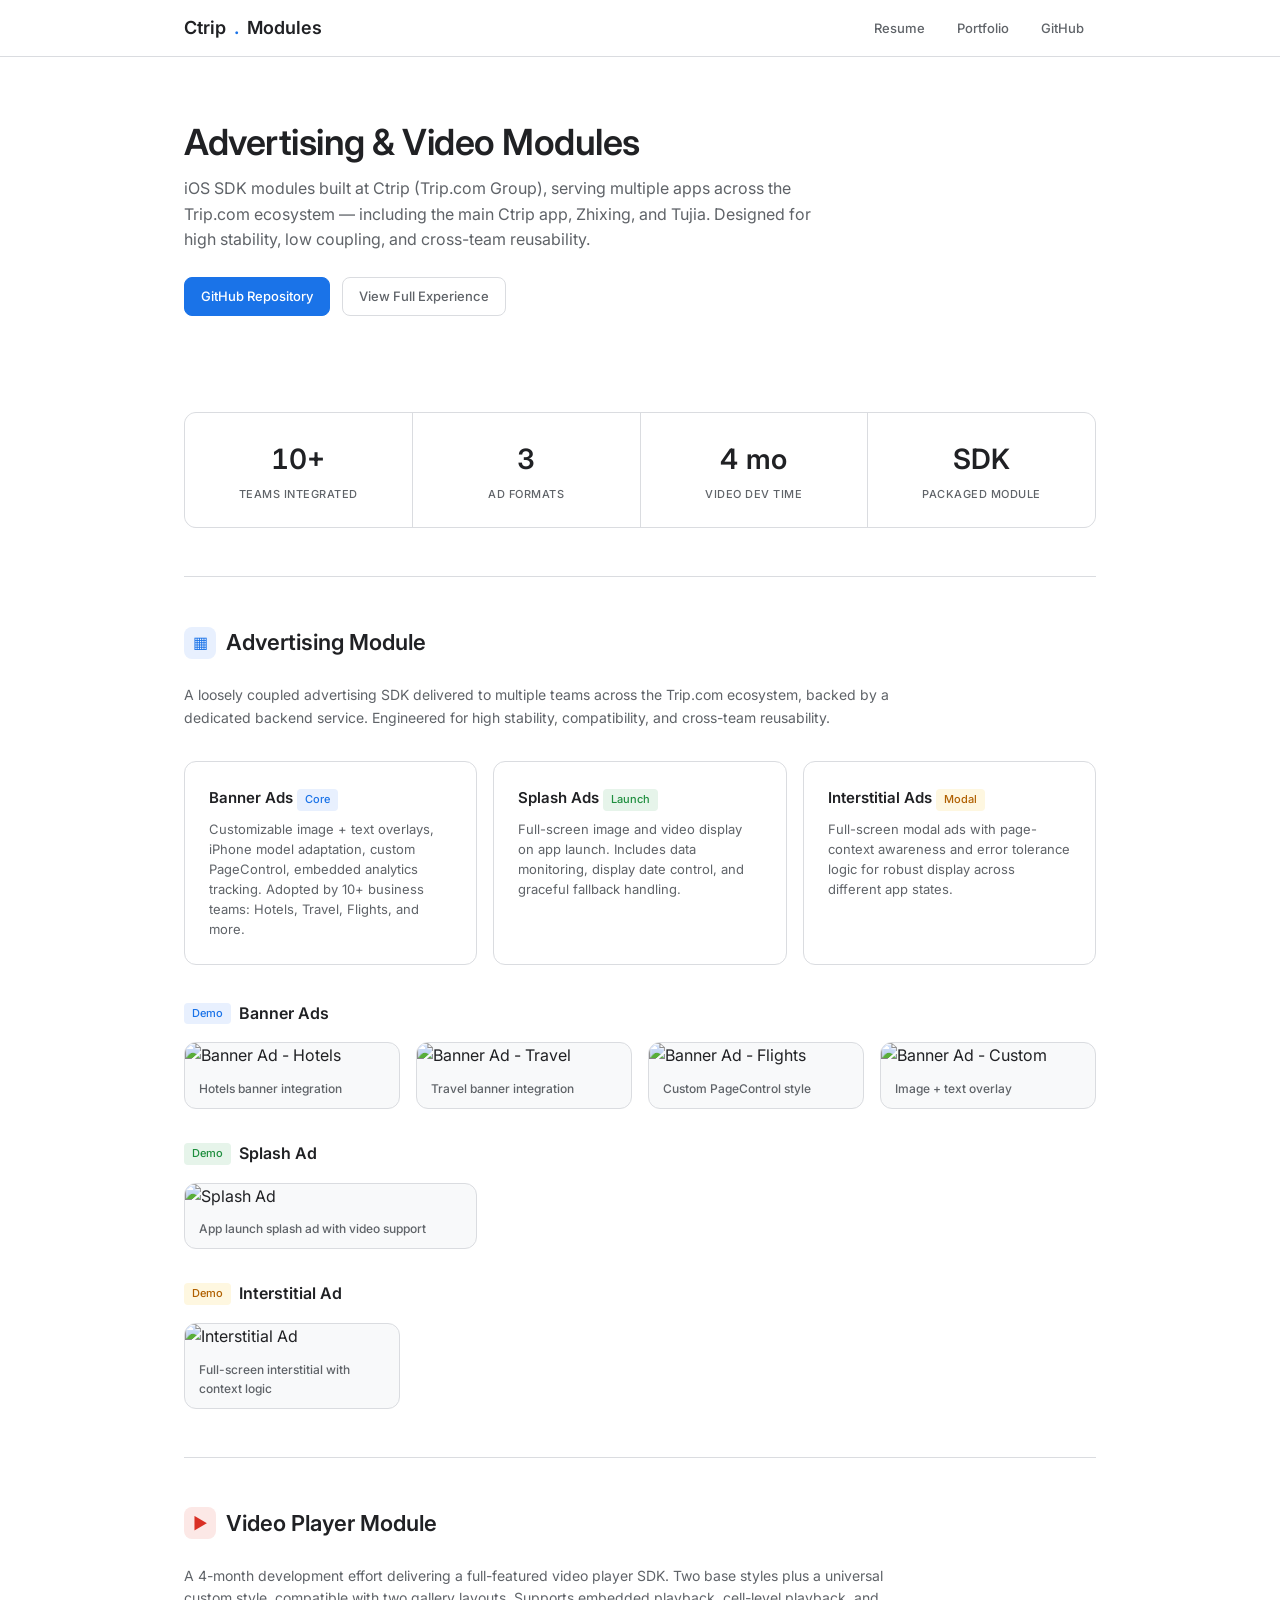
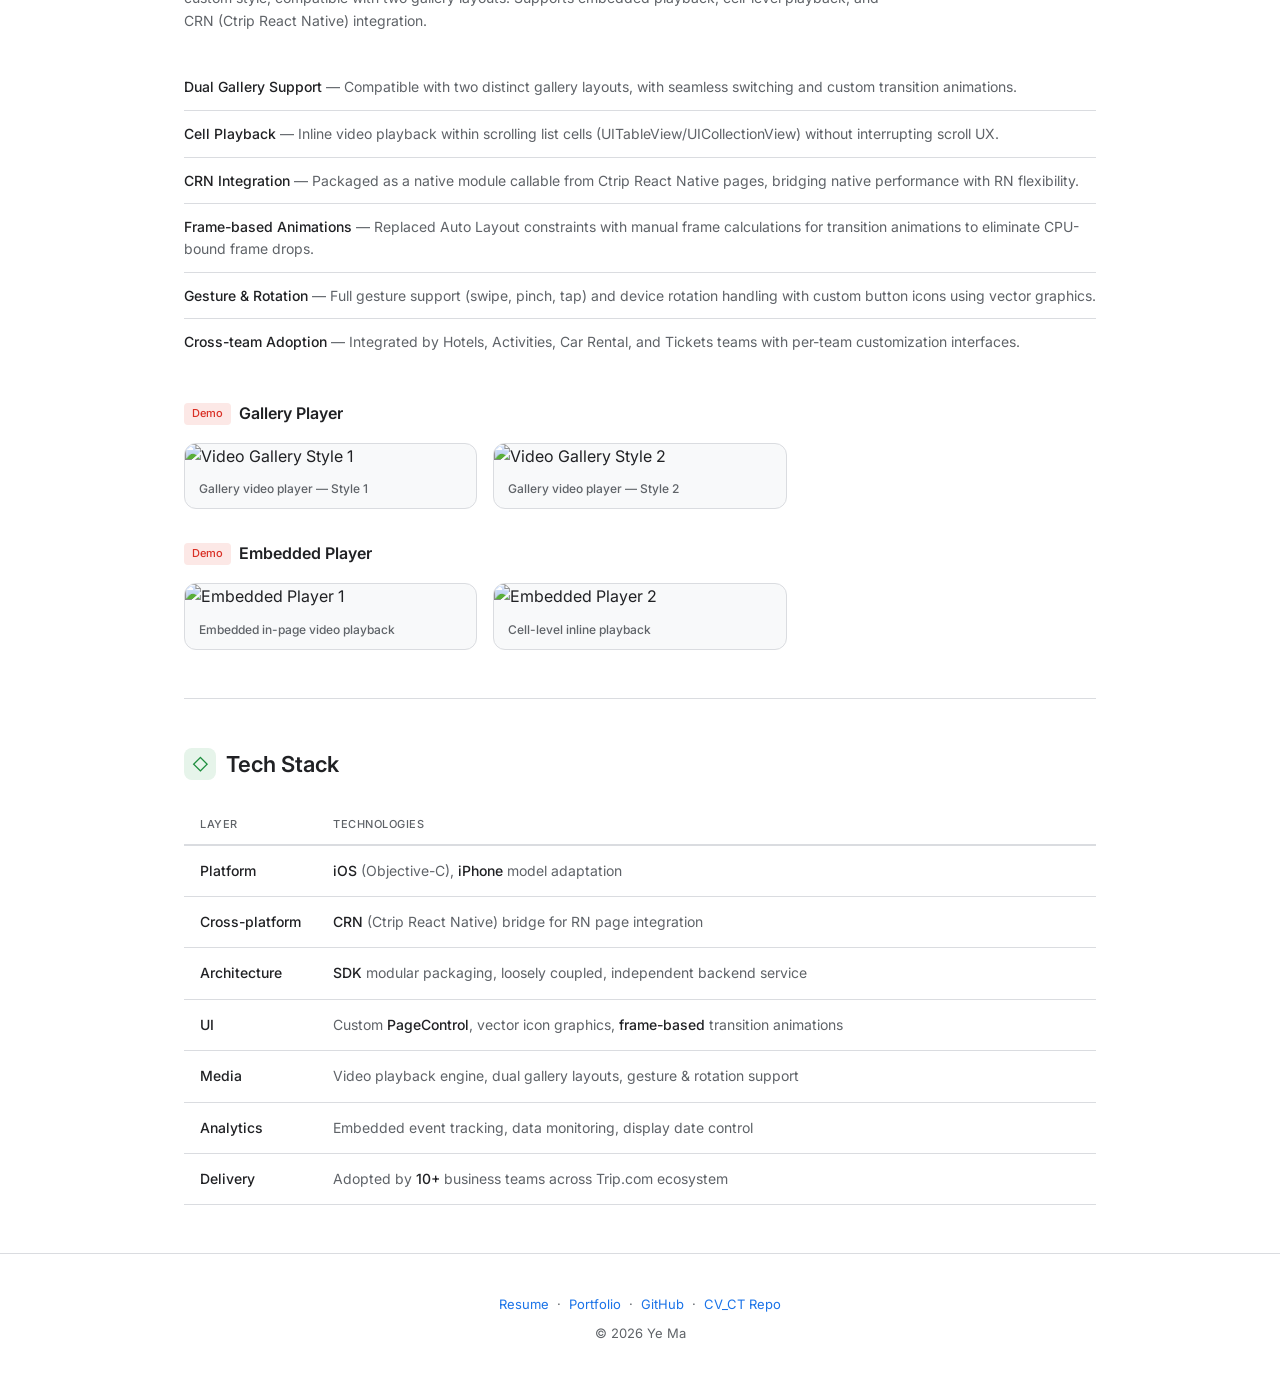
==== ctrip.html @ 9a65ce35 "Add Ctrip advertising & video modules showcase page Made-with: Cursor" ====
<!DOCTYPE html>
<html lang="en">
<head>
<meta charset="UTF-8">
<meta name="viewport" content="width=device-width, initial-scale=1.0">
<title>Ctrip (Trip.com) — Advertising & Video Modules</title>
<link href="https://fonts.googleapis.com/css2?family=Google+Sans:wght@400;500;700&family=Google+Sans+Mono:wght@400;500&family=Inter:wght@300;400;500;600&display=swap" rel="stylesheet">
<style>
:root {
  --blue: #1a73e8;
  --blue-light: #e8f0fe;
  --green: #1e8e3e;
  --green-light: #e6f4ea;
  --red: #d93025;
  --red-light: #fce8e6;
  --yellow: #f9ab00;
  --yellow-light: #fef7e0;
  --text: #202124;
  --text-secondary: #5f6368;
  --border: #dadce0;
  --bg: #ffffff;
  --bg-gray: #f8f9fa;
  --font: 'Inter', -apple-system, sans-serif;
  --mono: 'Google Sans Mono', 'SF Mono', monospace;
}

* { margin: 0; padding: 0; box-sizing: border-box; }
html { scroll-behavior: smooth; }

body {
  font-family: var(--font);
  color: var(--text);
  background: var(--bg);
  line-height: 1.6;
  -webkit-font-smoothing: antialiased;
}

a { color: var(--blue); text-decoration: none; }
a:hover { text-decoration: underline; }

nav {
  position: sticky; top: 0; z-index: 50;
  background: var(--bg);
  border-bottom: 1px solid var(--border);
}
.nav-inner {
  max-width: 960px; margin: 0 auto;
  display: flex; align-items: center; justify-content: space-between;
  padding: 0 24px; height: 56px;
}
.nav-title {
  font-size: 18px; font-weight: 600; color: var(--text);
  display: flex; align-items: center; gap: 8px;
}
.nav-title .dot { color: var(--blue); }
.nav-links { display: flex; gap: 8px; }
.nav-links a {
  font-size: 13px; font-weight: 500; color: var(--text-secondary);
  padding: 6px 12px; border-radius: 6px; text-decoration: none;
  transition: background .15s;
}
.nav-links a:hover { background: var(--bg-gray); text-decoration: none; }

.container { max-width: 960px; margin: 0 auto; padding: 0 24px; }

.hero { padding: 64px 0 48px; }
.hero h1 {
  font-size: 36px; font-weight: 600; letter-spacing: -0.5px;
  margin-bottom: 12px; line-height: 1.2;
}
.hero p { font-size: 16px; color: var(--text-secondary); max-width: 640px; margin-bottom: 24px; }
.hero-links { display: flex; gap: 12px; flex-wrap: wrap; }
.chip {
  display: inline-flex; align-items: center; gap: 6px;
  font-size: 13px; font-weight: 500; padding: 8px 16px;
  border-radius: 8px; border: 1px solid var(--border);
  color: var(--text-secondary); text-decoration: none;
  transition: background .15s, border-color .15s;
}
.chip:hover { background: var(--bg-gray); border-color: #bdc1c6; text-decoration: none; }
.chip-blue { background: var(--blue); color: #fff; border-color: var(--blue); }
.chip-blue:hover { background: #1765cc; border-color: #1765cc; }

.stats {
  display: grid;
  grid-template-columns: repeat(4, 1fr);
  gap: 1px; background: var(--border);
  border: 1px solid var(--border);
  border-radius: 12px; overflow: hidden;
  margin: 48px 0;
}
.stat-item {
  background: var(--bg);
  padding: 24px 16px; text-align: center;
}
.stat-num {
  font-size: 28px; font-weight: 600; color: var(--text);
  font-variant-numeric: tabular-nums;
}
.stat-label {
  font-size: 11px; font-weight: 500; color: var(--text-secondary);
  text-transform: uppercase; letter-spacing: 0.5px; margin-top: 4px;
}

section { padding: 48px 0; }
.section-header {
  display: flex; align-items: center; gap: 10px;
  margin-bottom: 24px;
}
.section-icon {
  width: 32px; height: 32px; border-radius: 8px;
  display: flex; align-items: center; justify-content: center;
  font-size: 16px;
}
.section-header h2 { font-size: 22px; font-weight: 600; }
.divider { border: none; border-top: 1px solid var(--border); margin: 0; }

.card-grid {
  display: grid;
  grid-template-columns: repeat(auto-fill, minmax(280px, 1fr));
  gap: 16px;
}
.card {
  border: 1px solid var(--border);
  border-radius: 12px; padding: 24px;
  transition: box-shadow .2s;
}
.card:hover { box-shadow: 0 1px 6px rgba(32,33,36,0.1); }
.card h3 { font-size: 15px; font-weight: 600; margin-bottom: 8px; }
.card p { font-size: 13px; color: var(--text-secondary); line-height: 1.55; }

.tag {
  display: inline-block; font-size: 11px; font-weight: 500;
  padding: 2px 8px; border-radius: 4px;
}
.tag-blue { background: var(--blue-light); color: var(--blue); }
.tag-green { background: var(--green-light); color: var(--green); }
.tag-red { background: var(--red-light); color: var(--red); }
.tag-yellow { background: var(--yellow-light); color: #b06000; }

.detail-list { list-style: none; }
.detail-list li {
  font-size: 14px; color: var(--text-secondary);
  padding: 12px 0; border-bottom: 1px solid var(--border);
  line-height: 1.55;
}
.detail-list li:last-child { border-bottom: none; }
.detail-list strong { color: var(--text); font-weight: 500; }
.detail-list code {
  font-family: var(--mono); font-size: 12px;
  background: var(--bg-gray); padding: 1px 6px; border-radius: 3px;
}

.demo-section { margin-top: 20px; }
.demo-section h3 {
  font-size: 16px; font-weight: 600; margin-bottom: 16px;
  display: flex; align-items: center; gap: 8px;
}
.demo-grid {
  display: grid;
  grid-template-columns: repeat(auto-fill, minmax(200px, 1fr));
  gap: 16px;
}
.demo-grid.narrow {
  grid-template-columns: repeat(auto-fill, minmax(280px, 1fr));
}
.demo-item {
  border: 1px solid var(--border);
  border-radius: 12px; overflow: hidden;
  background: var(--bg-gray);
  transition: box-shadow .2s;
}
.demo-item:hover { box-shadow: 0 2px 12px rgba(32,33,36,0.1); }
.demo-item img {
  width: 100%; height: auto; display: block;
}
.demo-caption {
  padding: 10px 14px;
  font-size: 12px; font-weight: 500; color: var(--text-secondary);
}

.clean-table { width: 100%; border-collapse: collapse; }
.clean-table th {
  font-size: 11px; font-weight: 500; text-transform: uppercase;
  letter-spacing: 0.5px; color: var(--text-secondary);
  text-align: left; padding: 10px 16px;
  border-bottom: 2px solid var(--border);
}
.clean-table td {
  font-size: 14px; padding: 14px 16px;
  border-bottom: 1px solid var(--border);
  vertical-align: top;
}
.clean-table .label { font-weight: 500; white-space: nowrap; width: 130px; }
.clean-table .value { color: var(--text-secondary); }
.clean-table .value strong { color: var(--text); font-weight: 500; }

footer {
  text-align: center; padding: 40px 24px;
  border-top: 1px solid var(--border);
  font-size: 13px; color: var(--text-secondary);
}

@media (max-width: 768px) {
  .stats { grid-template-columns: repeat(2, 1fr); }
  .hero h1 { font-size: 28px; }
  .demo-grid { grid-template-columns: repeat(2, 1fr); }
}
@media (max-width: 480px) {
  .card-grid { grid-template-columns: 1fr; }
  .demo-grid { grid-template-columns: 1fr; }
}
</style>
</head>
<body>

<nav>
  <div class="nav-inner">
    <div class="nav-title">Ctrip<span class="dot">.</span>Modules</div>
    <div class="nav-links">
      <a href="resume.html">Resume</a>
      <a href="index.html">Portfolio</a>
      <a href="https://github.com/BrookeMa" target="_blank">GitHub</a>
    </div>
  </div>
</nav>

<div class="container">

  <div class="hero">
    <h1>Advertising & Video Modules</h1>
    <p>iOS SDK modules built at Ctrip (Trip.com Group), serving multiple apps across the Trip.com ecosystem — including the main Ctrip app, Zhixing, and Tujia. Designed for high stability, low coupling, and cross-team reusability.</p>
    <div class="hero-links">
      <a href="https://github.com/BrookeMa/CV_CT" target="_blank" class="chip chip-blue">GitHub Repository</a>
      <a href="index.html#experience" class="chip">View Full Experience</a>
    </div>
  </div>

  <div class="stats">
    <div class="stat-item">
      <div class="stat-num">10+</div>
      <div class="stat-label">Teams Integrated</div>
    </div>
    <div class="stat-item">
      <div class="stat-num">3</div>
      <div class="stat-label">Ad Formats</div>
    </div>
    <div class="stat-item">
      <div class="stat-num">4 mo</div>
      <div class="stat-label">Video Dev Time</div>
    </div>
    <div class="stat-item">
      <div class="stat-num">SDK</div>
      <div class="stat-label">Packaged Module</div>
    </div>
  </div>

  <hr class="divider">

  <!-- ADVERTISING MODULE -->
  <section>
    <div class="section-header">
      <div class="section-icon" style="background:var(--blue-light);color:var(--blue);">&#9638;</div>
      <h2>Advertising Module</h2>
    </div>
    <p style="font-size:14px;color:var(--text-secondary);margin-bottom:32px;max-width:720px;">A loosely coupled advertising SDK delivered to multiple teams across the Trip.com ecosystem, backed by a dedicated backend service. Engineered for high stability, compatibility, and cross-team reusability.</p>

    <div class="card-grid" style="margin-bottom:36px;">
      <div class="card">
        <h3>Banner Ads <span class="tag tag-blue">Core</span></h3>
        <p>Customizable image + text overlays, iPhone model adaptation, custom PageControl, embedded analytics tracking. Adopted by 10+ business teams: Hotels, Travel, Flights, and more.</p>
      </div>
      <div class="card">
        <h3>Splash Ads <span class="tag tag-green">Launch</span></h3>
        <p>Full-screen image and video display on app launch. Includes data monitoring, display date control, and graceful fallback handling.</p>
      </div>
      <div class="card">
        <h3>Interstitial Ads <span class="tag tag-yellow">Modal</span></h3>
        <p>Full-screen modal ads with page-context awareness and error tolerance logic for robust display across different app states.</p>
      </div>
    </div>

    <div class="demo-section">
      <h3><span class="tag tag-blue">Demo</span> Banner Ads</h3>
      <div class="demo-grid">
        <div class="demo-item">
          <img src="https://raw.githubusercontent.com/BrookeMa/CV_CT/main/GIF/IMG_2579.PNG" alt="Banner Ad - Hotels" loading="lazy">
          <div class="demo-caption">Hotels banner integration</div>
        </div>
        <div class="demo-item">
          <img src="https://raw.githubusercontent.com/BrookeMa/CV_CT/main/GIF/IMG_2578.PNG" alt="Banner Ad - Travel" loading="lazy">
          <div class="demo-caption">Travel banner integration</div>
        </div>
        <div class="demo-item">
          <img src="https://raw.githubusercontent.com/BrookeMa/CV_CT/main/GIF/IMG_2581.PNG" alt="Banner Ad - Flights" loading="lazy">
          <div class="demo-caption">Custom PageControl style</div>
        </div>
        <div class="demo-item">
          <img src="https://raw.githubusercontent.com/BrookeMa/CV_CT/main/GIF/IMG_2592.PNG" alt="Banner Ad - Custom" loading="lazy">
          <div class="demo-caption">Image + text overlay</div>
        </div>
      </div>
    </div>

    <div class="demo-section" style="margin-top:32px;">
      <h3><span class="tag tag-green">Demo</span> Splash Ad</h3>
      <div class="demo-grid narrow">
        <div class="demo-item">
          <img src="https://raw.githubusercontent.com/BrookeMa/CV_CT/main/GIF/IMB_ztJJnq.GIF" alt="Splash Ad" loading="lazy">
          <div class="demo-caption">App launch splash ad with video support</div>
        </div>
      </div>
    </div>

    <div class="demo-section" style="margin-top:32px;">
      <h3><span class="tag tag-yellow">Demo</span> Interstitial Ad</h3>
      <div class="demo-grid">
        <div class="demo-item">
          <img src="https://raw.githubusercontent.com/BrookeMa/CV_CT/main/GIF/IMG_2641.PNG" alt="Interstitial Ad" loading="lazy">
          <div class="demo-caption">Full-screen interstitial with context logic</div>
        </div>
      </div>
    </div>
  </section>

  <hr class="divider">

  <!-- VIDEO MODULE -->
  <section>
    <div class="section-header">
      <div class="section-icon" style="background:var(--red-light);color:var(--red);">&#9654;</div>
      <h2>Video Player Module</h2>
    </div>
    <p style="font-size:14px;color:var(--text-secondary);margin-bottom:32px;max-width:720px;">A 4-month development effort delivering a full-featured video player SDK. Two base styles plus a universal custom style, compatible with two gallery layouts. Supports embedded playback, cell-level playback, and CRN (Ctrip React Native) integration.</p>

    <ul class="detail-list" style="margin-bottom:36px;">
      <li><strong>Dual Gallery Support</strong> — Compatible with two distinct gallery layouts, with seamless switching and custom transition animations.</li>
      <li><strong>Cell Playback</strong> — Inline video playback within scrolling list cells (UITableView/UICollectionView) without interrupting scroll UX.</li>
      <li><strong>CRN Integration</strong> — Packaged as a native module callable from Ctrip React Native pages, bridging native performance with RN flexibility.</li>
      <li><strong>Frame-based Animations</strong> — Replaced Auto Layout constraints with manual frame calculations for transition animations to eliminate CPU-bound frame drops.</li>
      <li><strong>Gesture & Rotation</strong> — Full gesture support (swipe, pinch, tap) and device rotation handling with custom button icons using vector graphics.</li>
      <li><strong>Cross-team Adoption</strong> — Integrated by Hotels, Activities, Car Rental, and Tickets teams with per-team customization interfaces.</li>
    </ul>

    <div class="demo-section">
      <h3><span class="tag tag-red">Demo</span> Gallery Player</h3>
      <div class="demo-grid narrow">
        <div class="demo-item">
          <img src="https://raw.githubusercontent.com/BrookeMa/CV_CT/main/GIF/IMB_wDdjFp.GIF" alt="Video Gallery Style 1" loading="lazy">
          <div class="demo-caption">Gallery video player — Style 1</div>
        </div>
        <div class="demo-item">
          <img src="https://raw.githubusercontent.com/BrookeMa/CV_CT/main/GIF/IMB_NvRJzn.GIF" alt="Video Gallery Style 2" loading="lazy">
          <div class="demo-caption">Gallery video player — Style 2</div>
        </div>
      </div>
    </div>

    <div class="demo-section" style="margin-top:32px;">
      <h3><span class="tag tag-red">Demo</span> Embedded Player</h3>
      <div class="demo-grid narrow">
        <div class="demo-item">
          <img src="https://raw.githubusercontent.com/BrookeMa/CV_CT/main/GIF/IMB_lYDmf6.GIF" alt="Embedded Player 1" loading="lazy">
          <div class="demo-caption">Embedded in-page video playback</div>
        </div>
        <div class="demo-item">
          <img src="https://raw.githubusercontent.com/BrookeMa/CV_CT/main/GIF/IMB_6FUFSZ.GIF" alt="Embedded Player 2" loading="lazy">
          <div class="demo-caption">Cell-level inline playback</div>
        </div>
      </div>
    </div>
  </section>

  <hr class="divider">

  <!-- TECH STACK -->
  <section>
    <div class="section-header">
      <div class="section-icon" style="background:var(--green-light);color:var(--green);">&#9671;</div>
      <h2>Tech Stack</h2>
    </div>
    <table class="clean-table">
      <thead><tr><th>Layer</th><th>Technologies</th></tr></thead>
      <tbody>
        <tr><td class="label">Platform</td><td class="value"><strong>iOS</strong> (Objective-C), <strong>iPhone</strong> model adaptation</td></tr>
        <tr><td class="label">Cross-platform</td><td class="value"><strong>CRN</strong> (Ctrip React Native) bridge for RN page integration</td></tr>
        <tr><td class="label">Architecture</td><td class="value"><strong>SDK</strong> modular packaging, loosely coupled, independent backend service</td></tr>
        <tr><td class="label">UI</td><td class="value">Custom <strong>PageControl</strong>, vector icon graphics, <strong>frame-based</strong> transition animations</td></tr>
        <tr><td class="label">Media</td><td class="value">Video playback engine, dual gallery layouts, gesture & rotation support</td></tr>
        <tr><td class="label">Analytics</td><td class="value">Embedded event tracking, data monitoring, display date control</td></tr>
        <tr><td class="label">Delivery</td><td class="value">Adopted by <strong>10+</strong> business teams across Trip.com ecosystem</td></tr>
      </tbody>
    </table>
  </section>

</div>

<footer>
  <a href="resume.html">Resume</a> &nbsp;·&nbsp;
  <a href="index.html">Portfolio</a> &nbsp;·&nbsp;
  <a href="https://github.com/BrookeMa" target="_blank">GitHub</a> &nbsp;·&nbsp;
  <a href="https://github.com/BrookeMa/CV_CT" target="_blank">CV_CT Repo</a>
  <p style="margin-top:8px;">&copy; 2026 Ye Ma</p>
</footer>

</body>
</html>
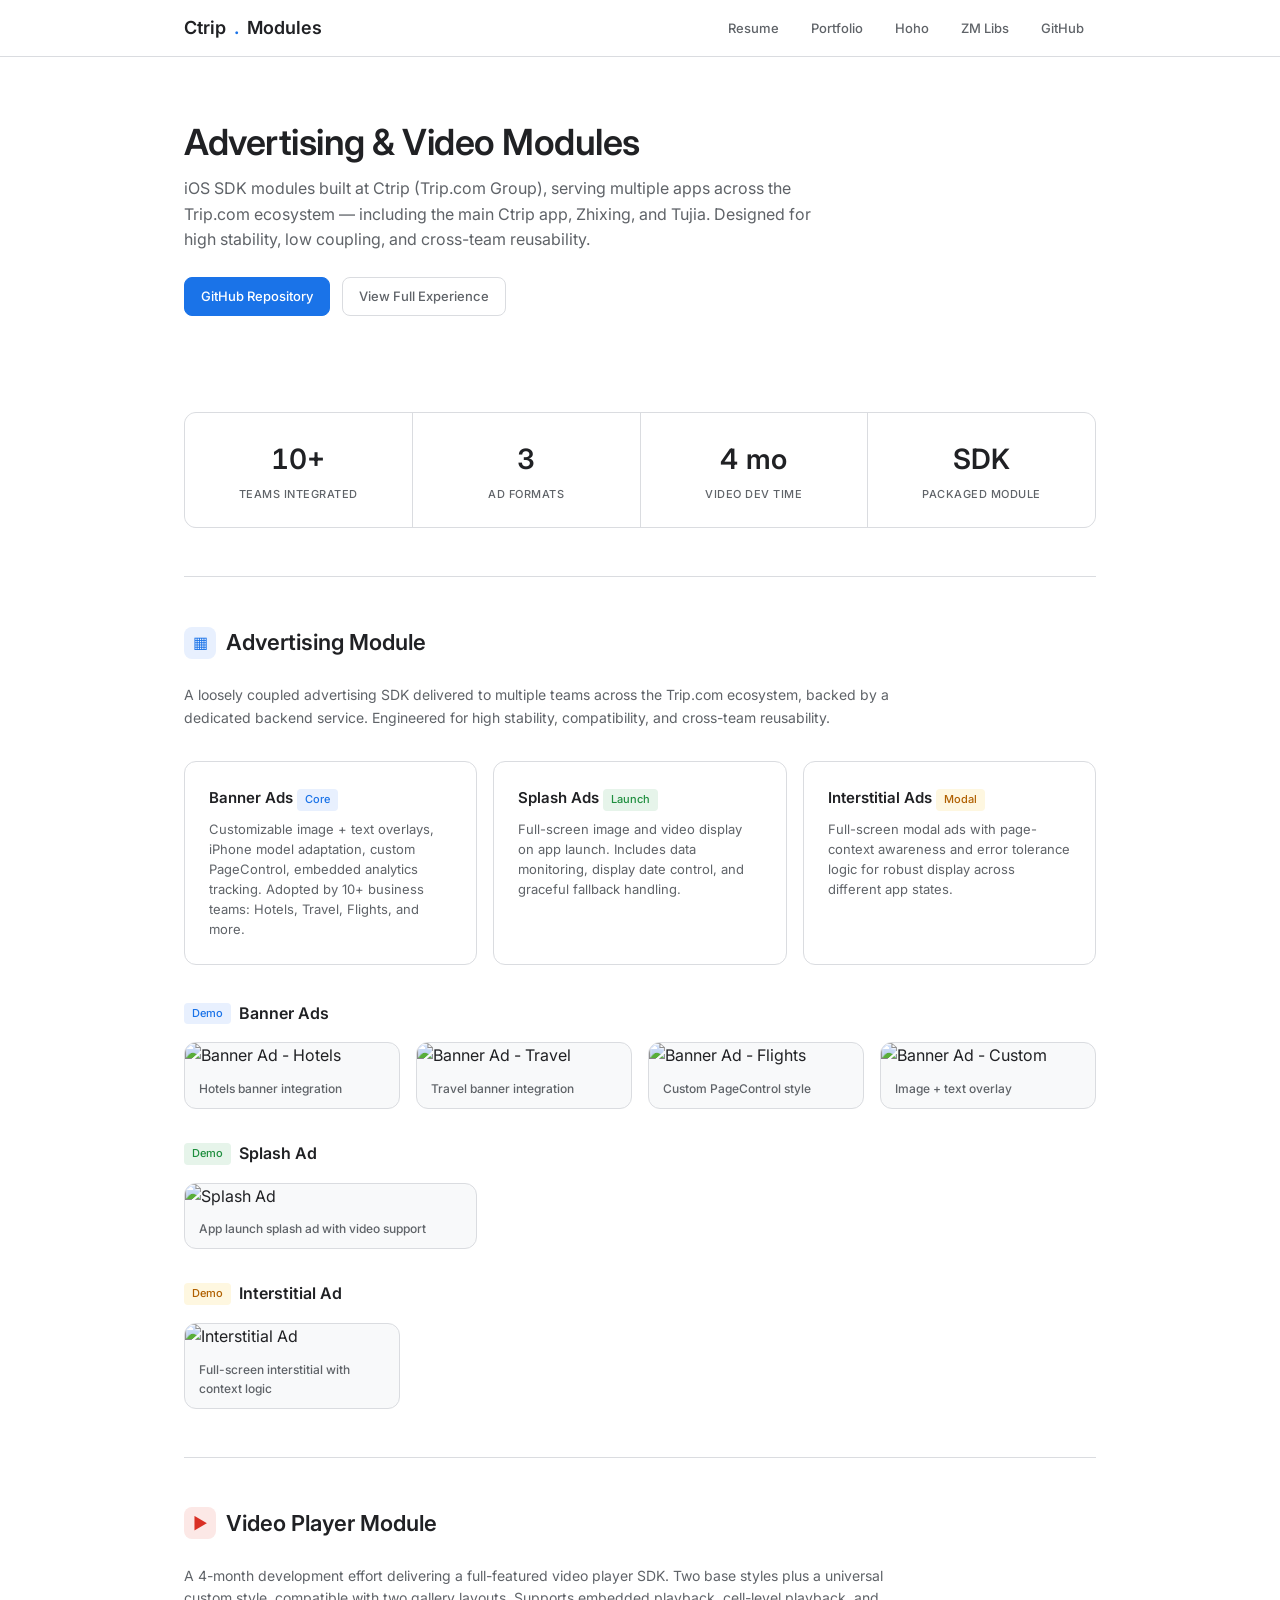
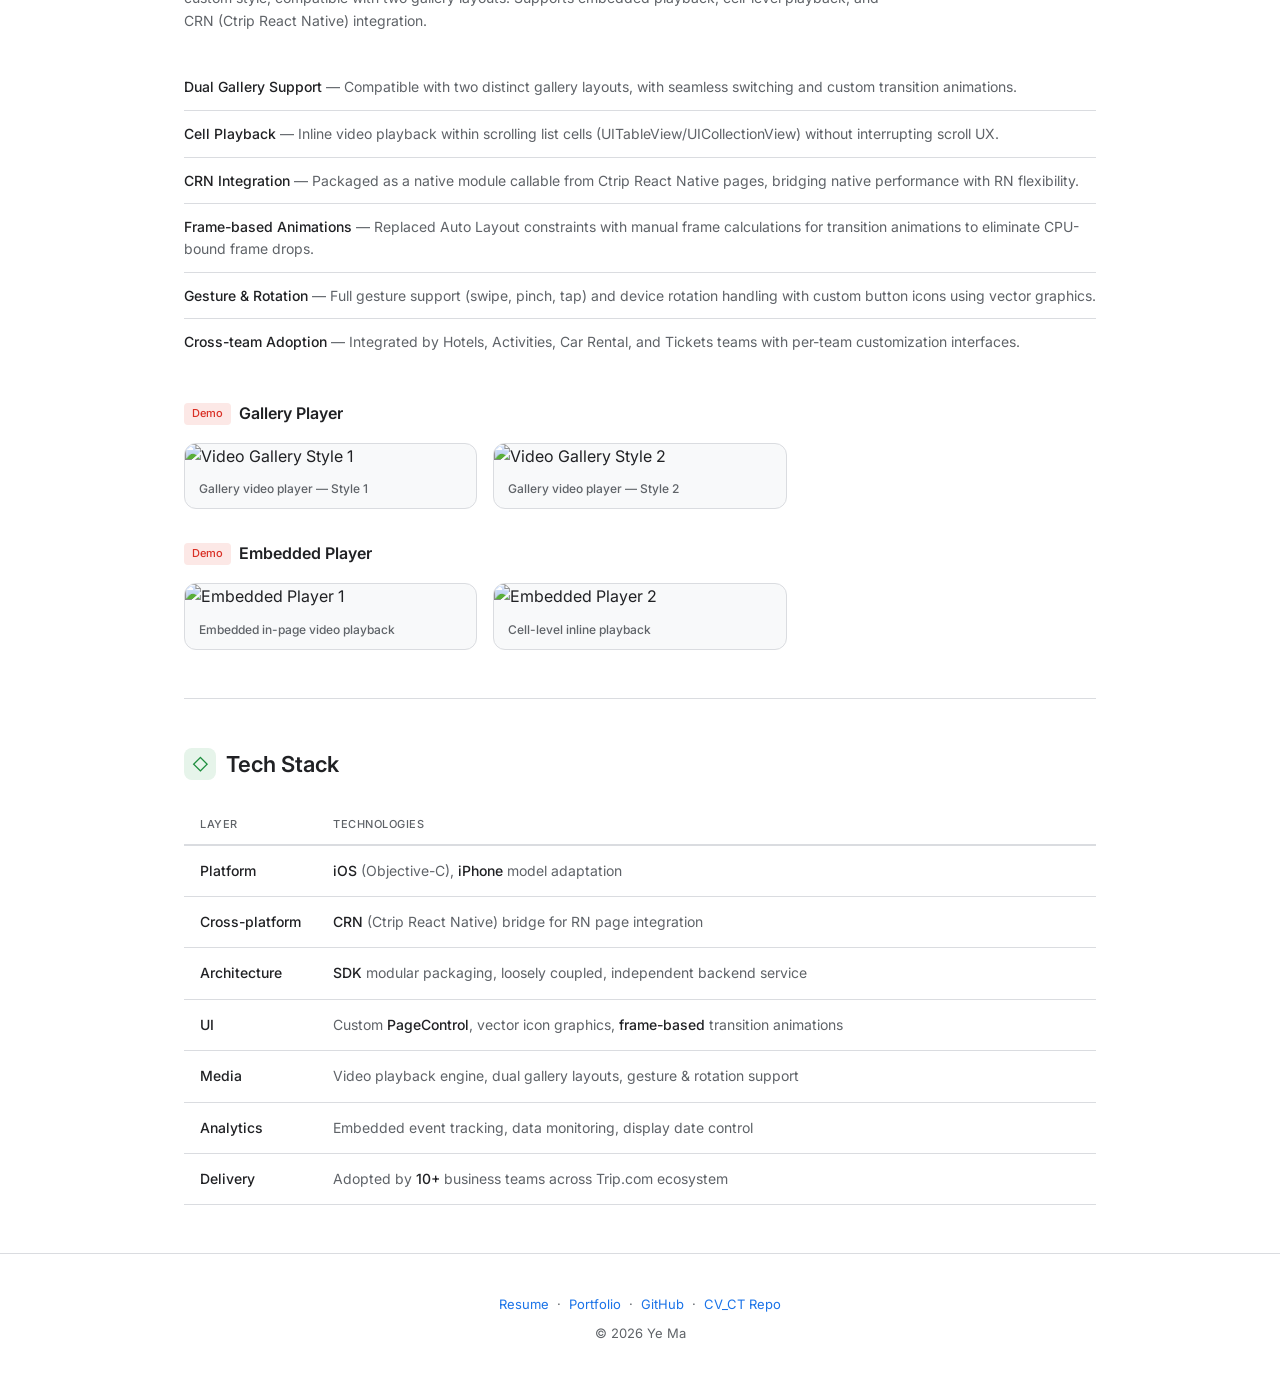
==== commit 5c5c67dc: "Add ZhanMeng iOS modular component libraries page Made-with: Cursor" ====
--- a/ctrip.html
+++ b/ctrip.html
@@ -220,6 +220,8 @@
     <div class="nav-links">
       <a href="resume.html">Resume</a>
       <a href="index.html">Portfolio</a>
+      <a href="hoho.html">Hoho</a>
+      <a href="zhanmeng.html">ZM Libs</a>
       <a href="https://github.com/BrookeMa" target="_blank">GitHub</a>
     </div>
   </div>
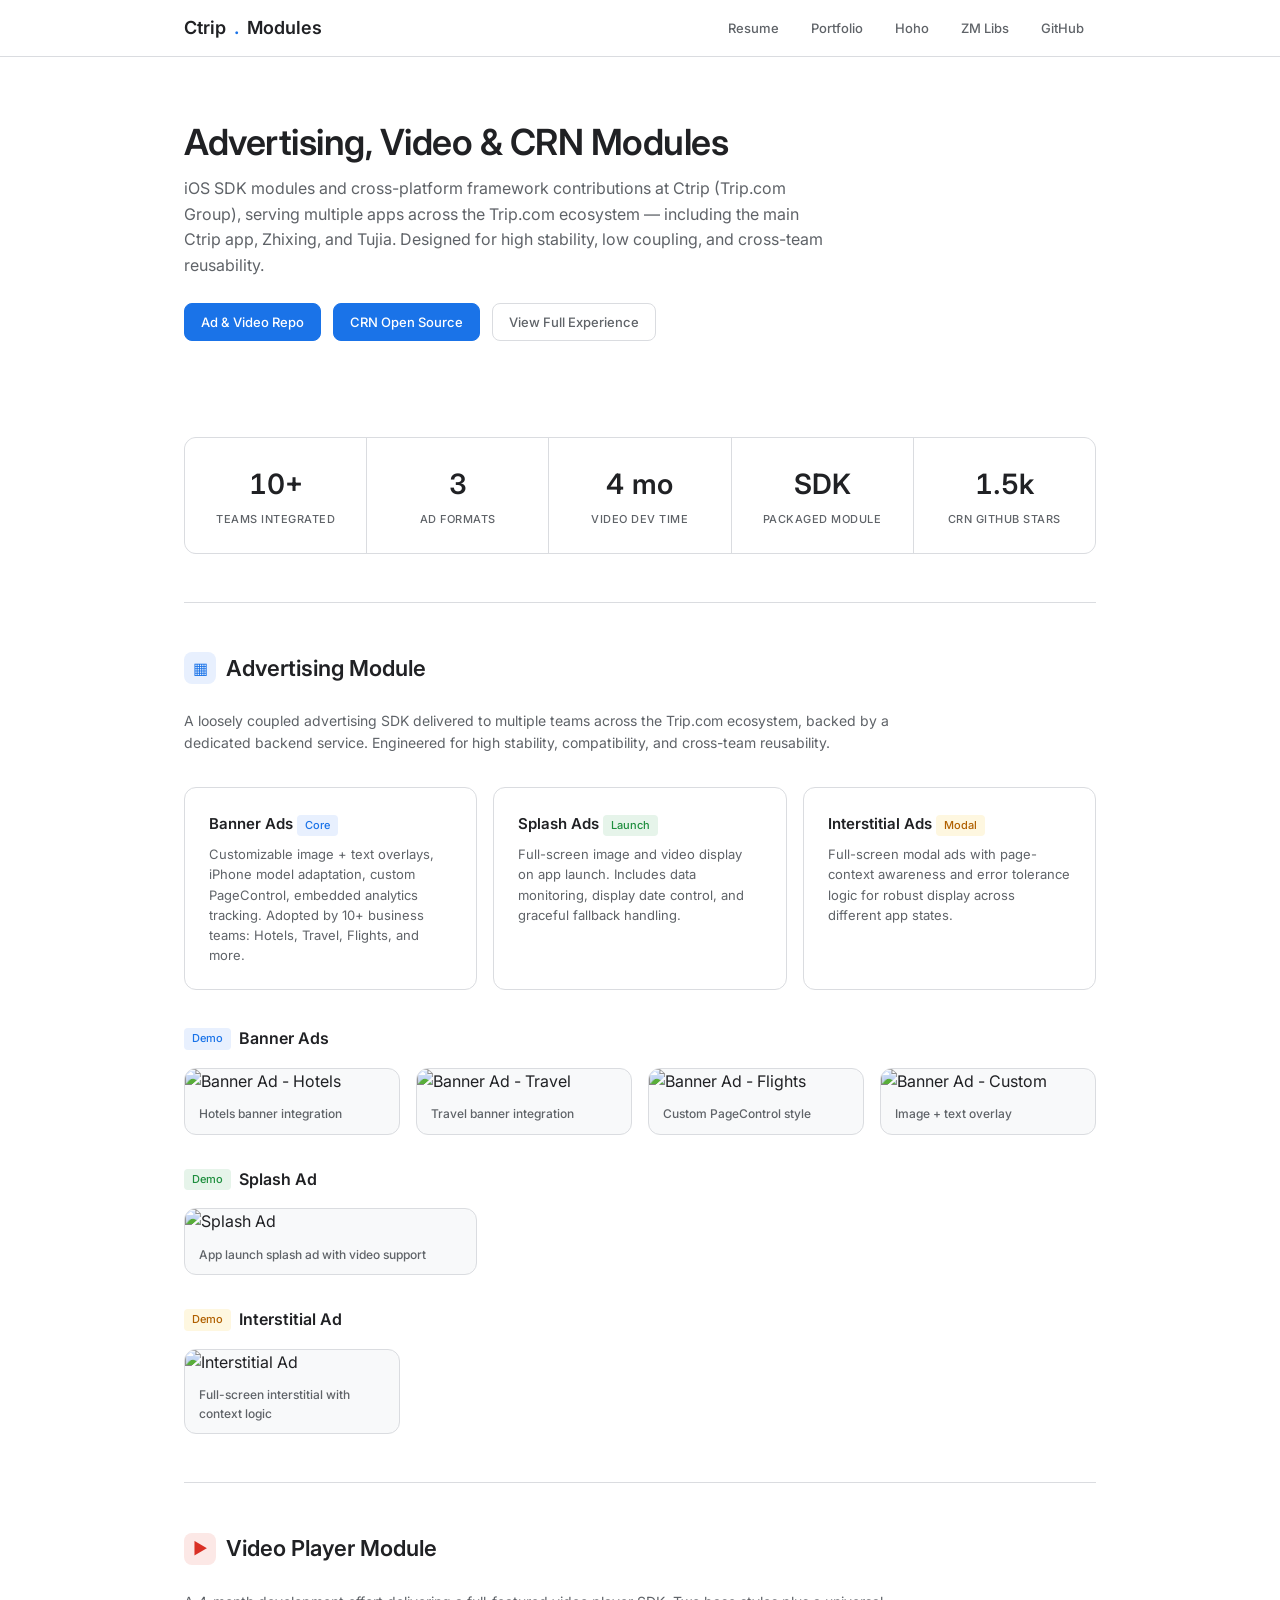
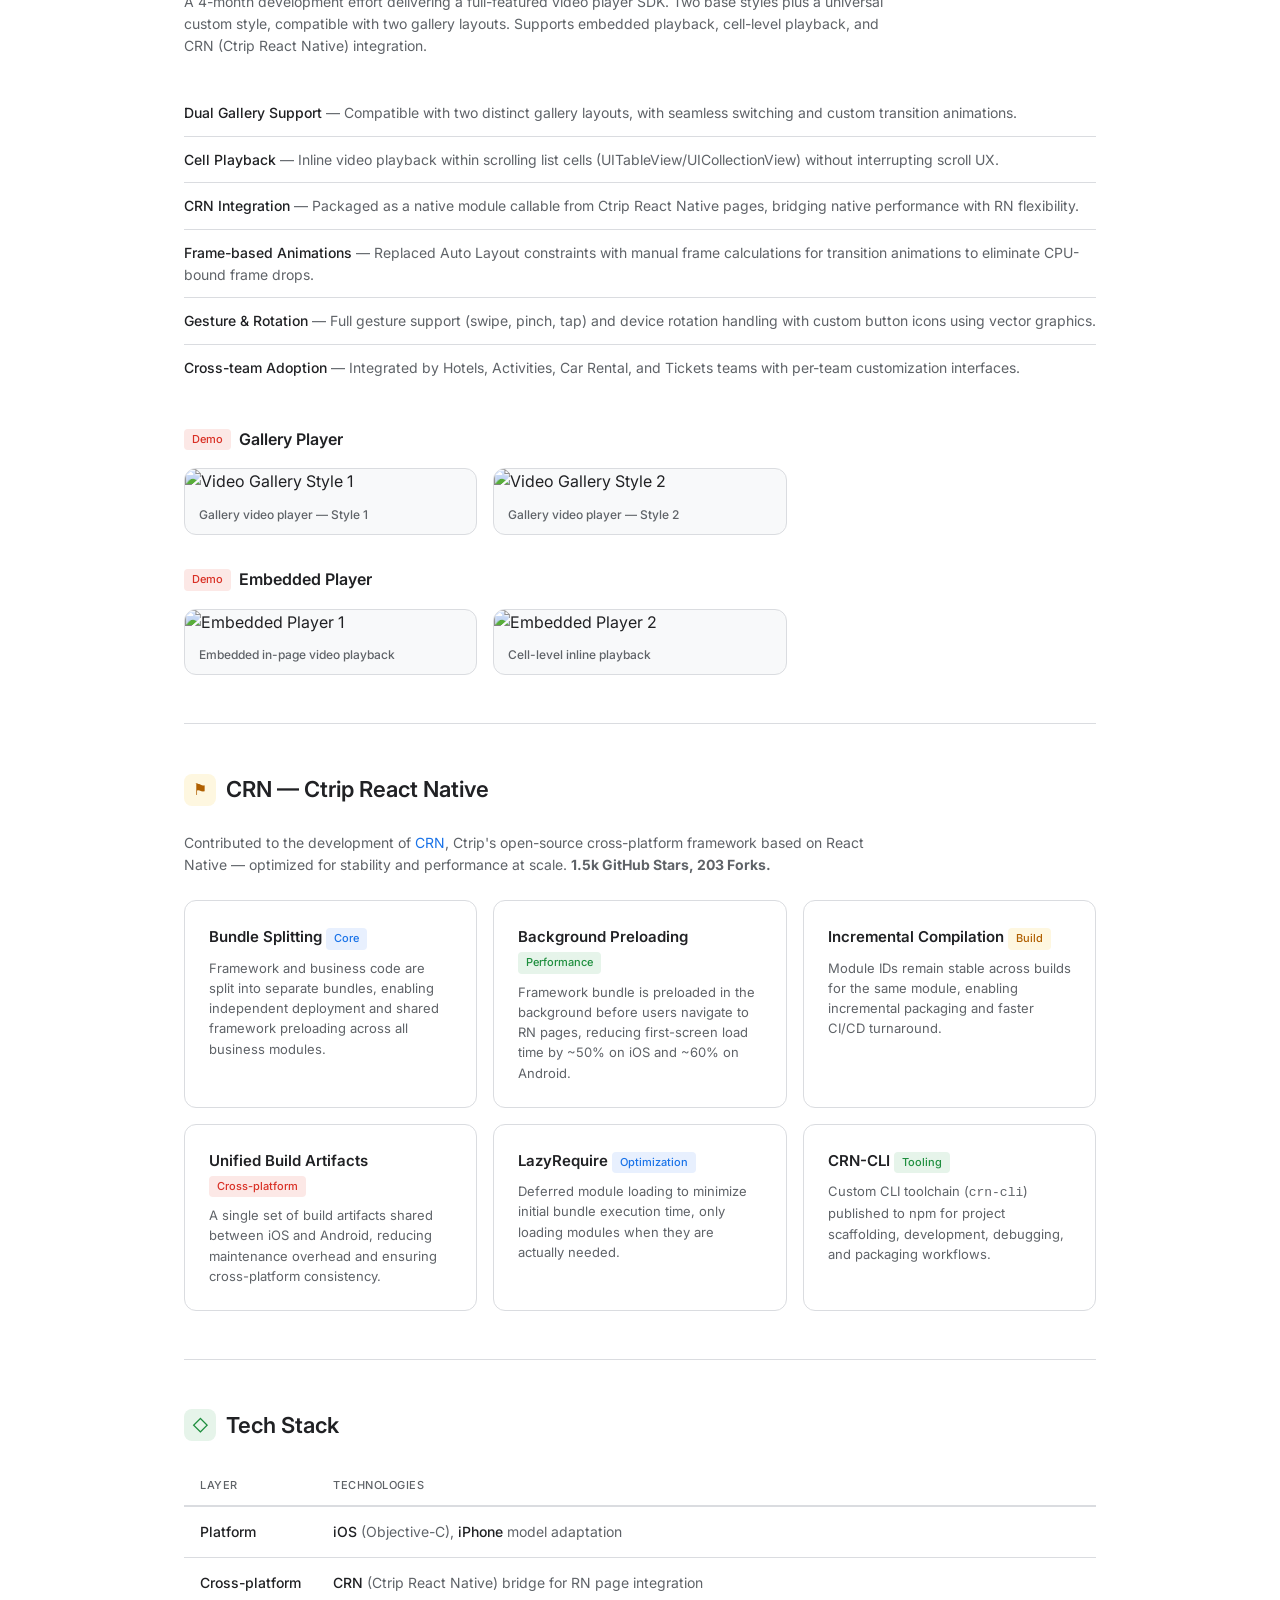
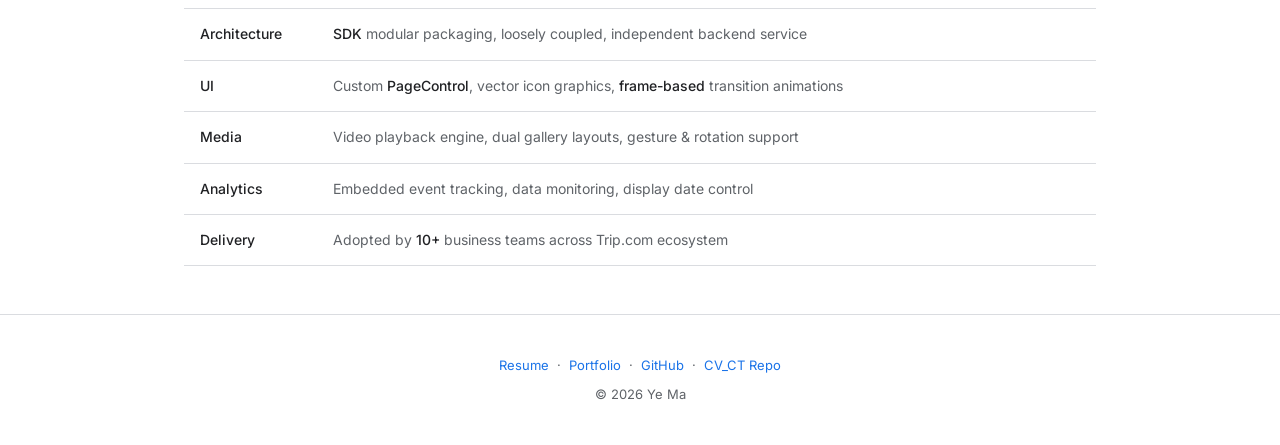
==== commit 5396a86b: "Add CRN (Ctrip React Native) open-source contribution to Ctrip page Made-with: Cursor" ====
--- a/ctrip.html
+++ b/ctrip.html
@@ -83,7 +83,7 @@
 
 .stats {
   display: grid;
-  grid-template-columns: repeat(4, 1fr);
+  grid-template-columns: repeat(5, 1fr);
   gap: 1px; background: var(--border);
   border: 1px solid var(--border);
   border-radius: 12px; overflow: hidden;
@@ -230,10 +230,11 @@
 <div class="container">
 
   <div class="hero">
-    <h1>Advertising & Video Modules</h1>
-    <p>iOS SDK modules built at Ctrip (Trip.com Group), serving multiple apps across the Trip.com ecosystem — including the main Ctrip app, Zhixing, and Tujia. Designed for high stability, low coupling, and cross-team reusability.</p>
+    <h1>Advertising, Video & CRN Modules</h1>
+    <p>iOS SDK modules and cross-platform framework contributions at Ctrip (Trip.com Group), serving multiple apps across the Trip.com ecosystem — including the main Ctrip app, Zhixing, and Tujia. Designed for high stability, low coupling, and cross-team reusability.</p>
     <div class="hero-links">
-      <a href="https://github.com/BrookeMa/CV_CT" target="_blank" class="chip chip-blue">GitHub Repository</a>
+      <a href="https://github.com/BrookeMa/CV_CT" target="_blank" class="chip chip-blue">Ad & Video Repo</a>
+      <a href="https://github.com/ctripcorp/CRN" target="_blank" class="chip chip-blue">CRN Open Source</a>
       <a href="index.html#experience" class="chip">View Full Experience</a>
     </div>
   </div>
@@ -254,6 +255,10 @@
     <div class="stat-item">
       <div class="stat-num">SDK</div>
       <div class="stat-label">Packaged Module</div>
+    </div>
+    <div class="stat-item">
+      <div class="stat-num">1.5k</div>
+      <div class="stat-label">CRN GitHub Stars</div>
     </div>
   </div>
 
@@ -369,6 +374,44 @@
           <img src="https://raw.githubusercontent.com/BrookeMa/CV_CT/main/GIF/IMB_6FUFSZ.GIF" alt="Embedded Player 2" loading="lazy">
           <div class="demo-caption">Cell-level inline playback</div>
         </div>
+      </div>
+    </div>
+  </section>
+
+  <hr class="divider">
+
+  <!-- CRN -->
+  <section>
+    <div class="section-header">
+      <div class="section-icon" style="background:var(--yellow-light);color:#b06000;">&#9873;</div>
+      <h2>CRN — Ctrip React Native</h2>
+    </div>
+    <p style="font-size:14px;color:var(--text-secondary);margin-bottom:24px;max-width:720px;">Contributed to the development of <a href="https://github.com/ctripcorp/CRN" target="_blank">CRN</a>, Ctrip's open-source cross-platform framework based on React Native — optimized for stability and performance at scale. <strong>1.5k GitHub Stars, 203 Forks.</strong></p>
+
+    <div class="card-grid">
+      <div class="card">
+        <h3>Bundle Splitting <span class="tag tag-blue">Core</span></h3>
+        <p>Framework and business code are split into separate bundles, enabling independent deployment and shared framework preloading across all business modules.</p>
+      </div>
+      <div class="card">
+        <h3>Background Preloading <span class="tag tag-green">Performance</span></h3>
+        <p>Framework bundle is preloaded in the background before users navigate to RN pages, reducing first-screen load time by ~50% on iOS and ~60% on Android.</p>
+      </div>
+      <div class="card">
+        <h3>Incremental Compilation <span class="tag tag-yellow">Build</span></h3>
+        <p>Module IDs remain stable across builds for the same module, enabling incremental packaging and faster CI/CD turnaround.</p>
+      </div>
+      <div class="card">
+        <h3>Unified Build Artifacts <span class="tag tag-red">Cross-platform</span></h3>
+        <p>A single set of build artifacts shared between iOS and Android, reducing maintenance overhead and ensuring cross-platform consistency.</p>
+      </div>
+      <div class="card">
+        <h3>LazyRequire <span class="tag tag-blue">Optimization</span></h3>
+        <p>Deferred module loading to minimize initial bundle execution time, only loading modules when they are actually needed.</p>
+      </div>
+      <div class="card">
+        <h3>CRN-CLI <span class="tag tag-green">Tooling</span></h3>
+        <p>Custom CLI toolchain (<code>crn-cli</code>) published to npm for project scaffolding, development, debugging, and packaging workflows.</p>
       </div>
     </div>
   </section>
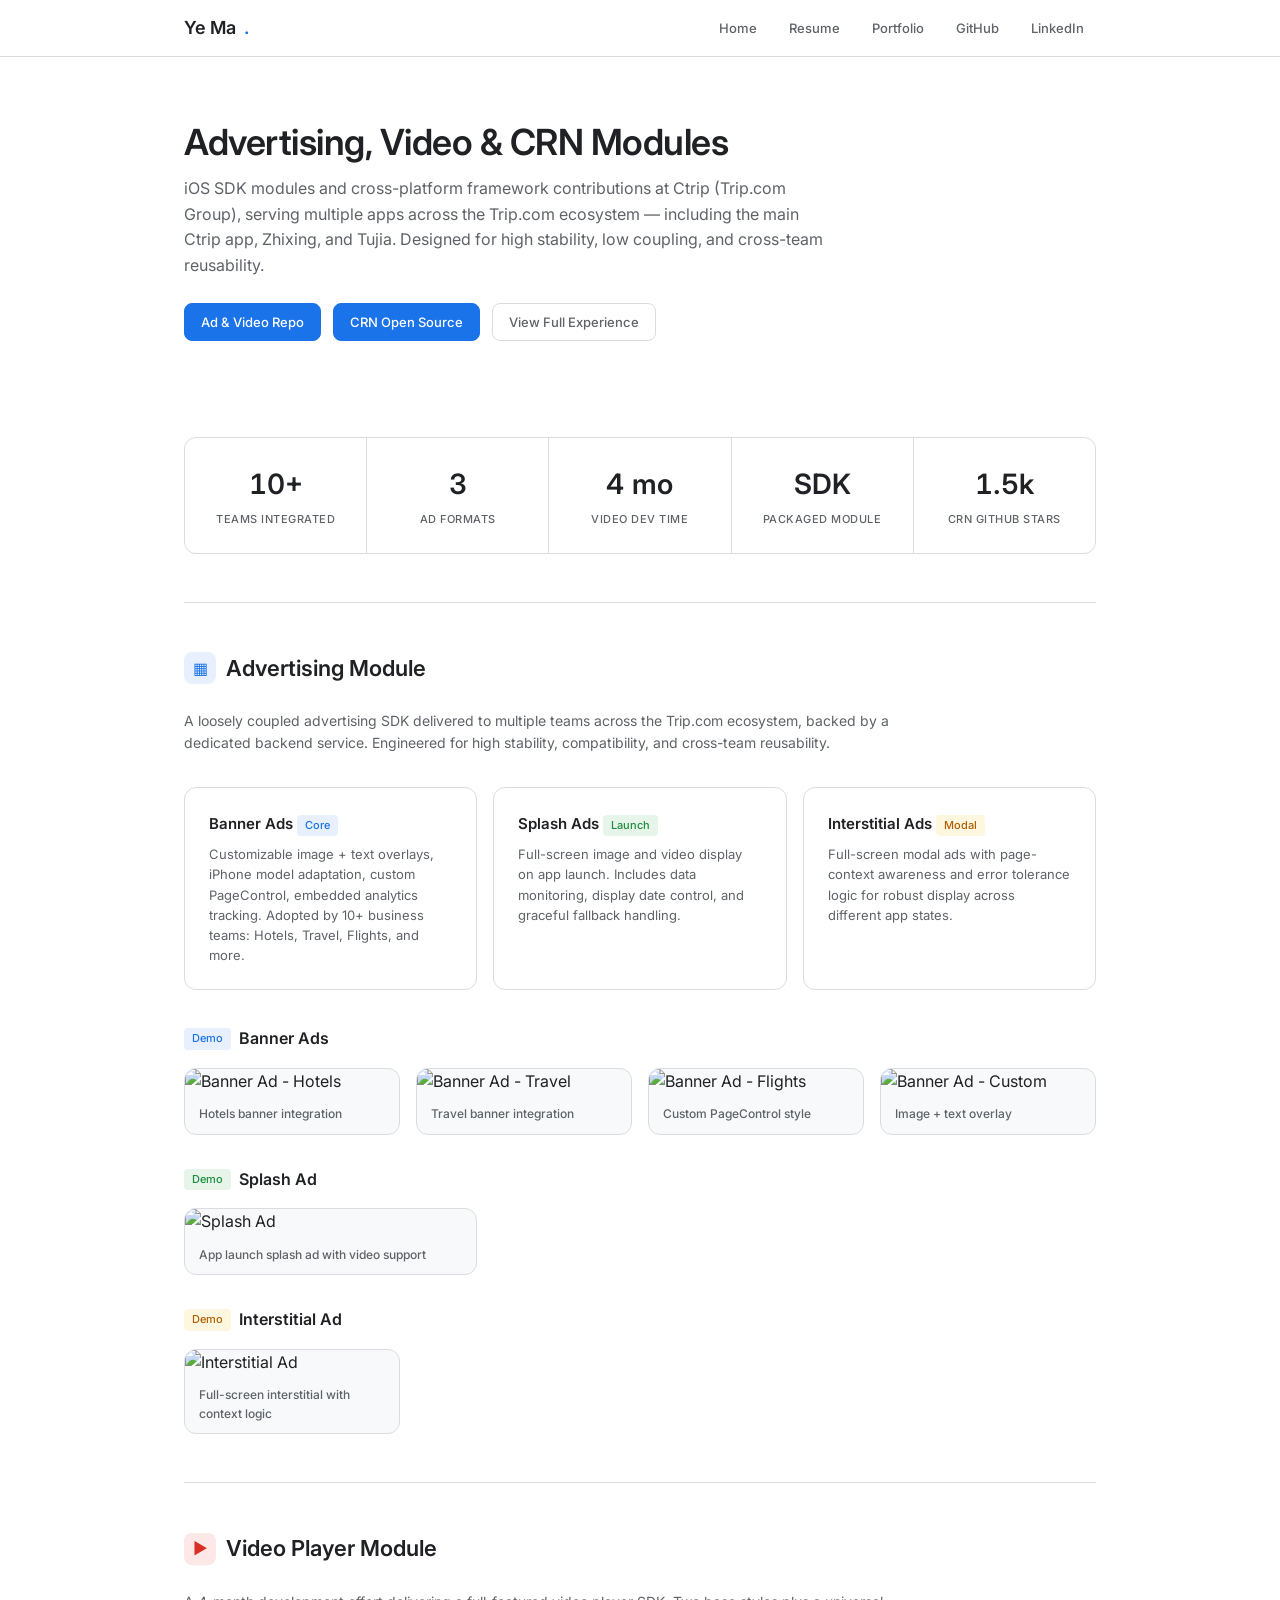
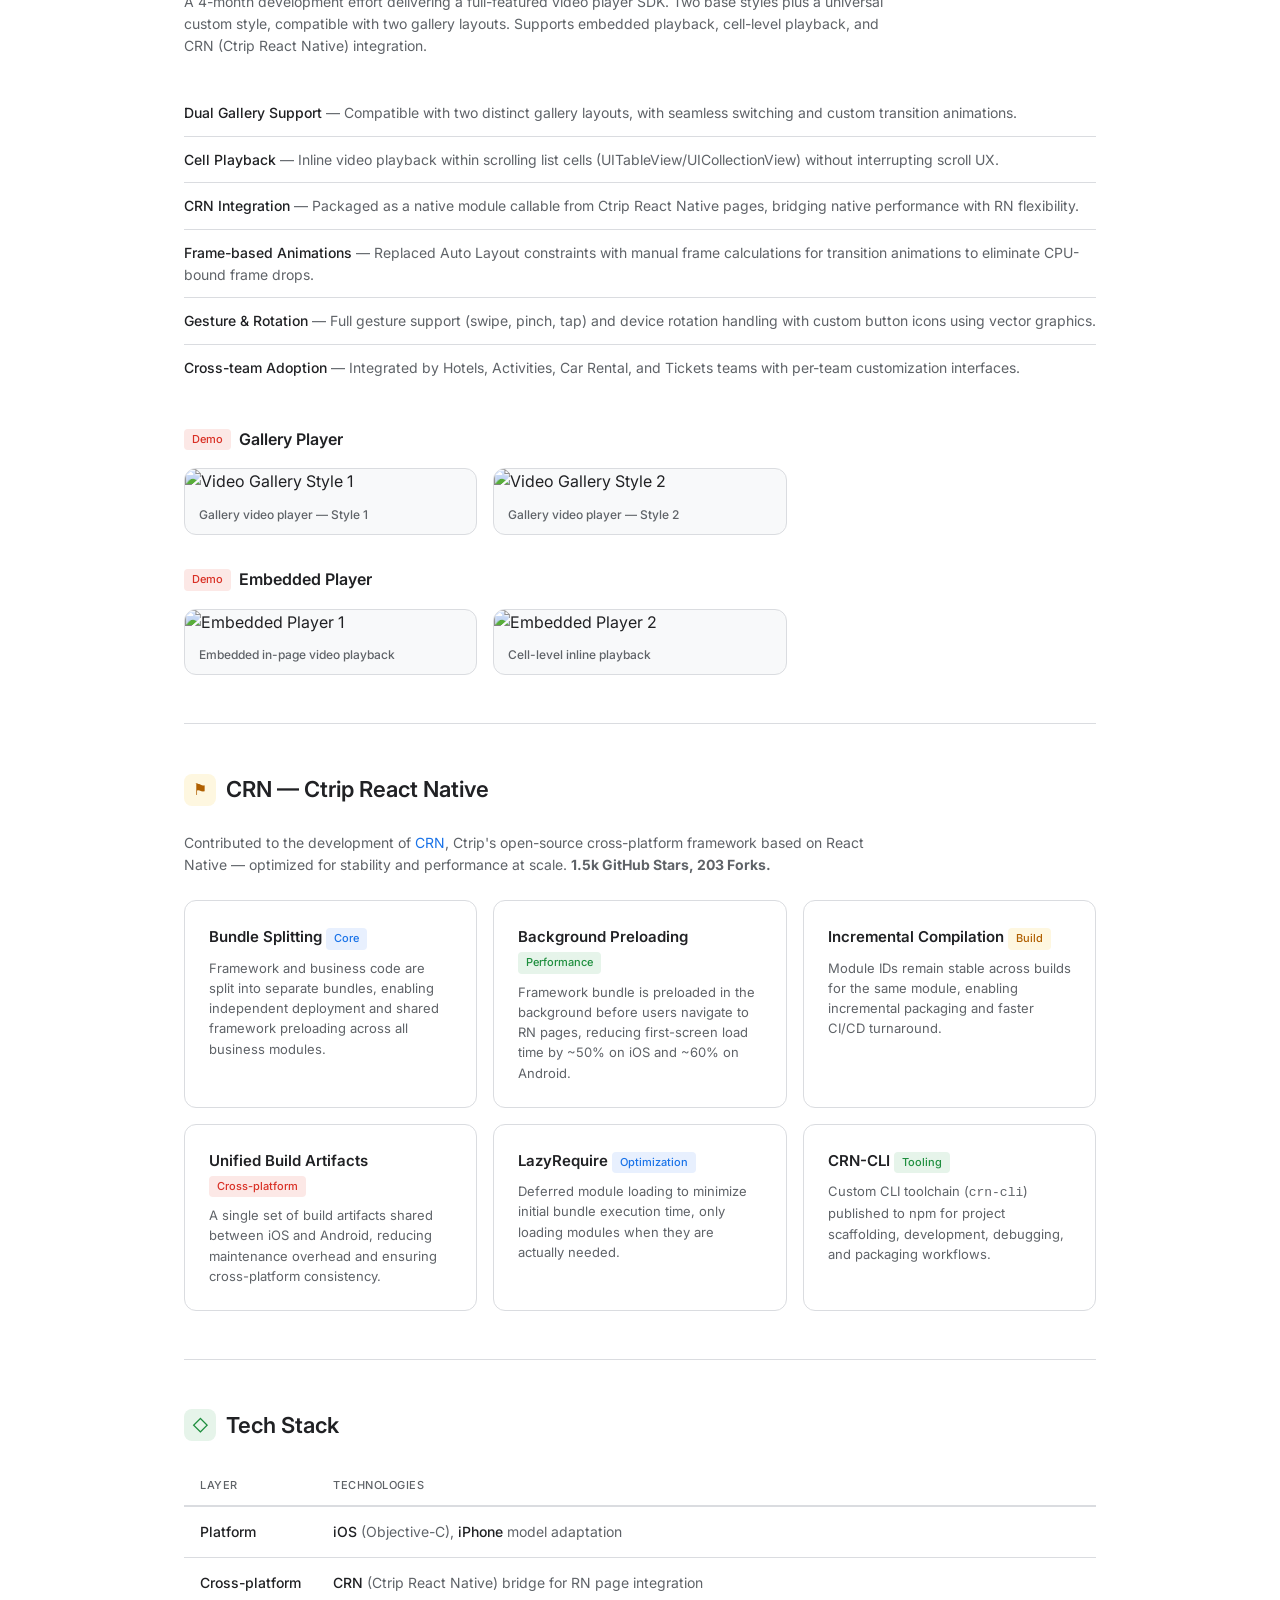
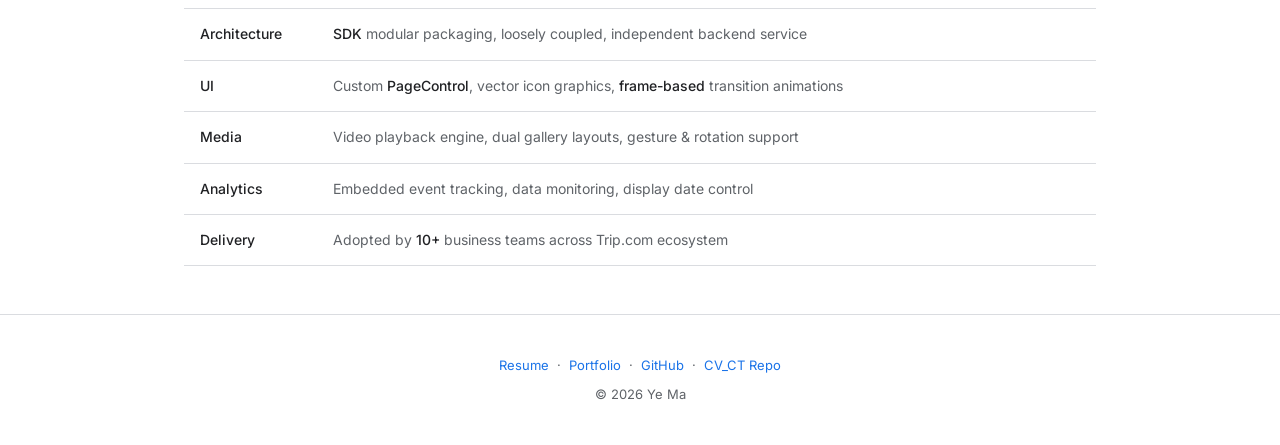
==== commit fd2adbbd: "Unify navigation bar across all 9 pages Consistent nav: Ye Ma. | Home | Resume | Portfolio | GitHub " ====
--- a/ctrip.html
+++ b/ctrip.html
@@ -51,7 +51,9 @@
 .nav-title {
   font-size: 18px; font-weight: 600; color: var(--text);
   display: flex; align-items: center; gap: 8px;
-}
+  text-decoration: none;
+}
+.nav-title:hover { text-decoration: none; }
 .nav-title .dot { color: var(--blue); }
 .nav-links { display: flex; gap: 8px; }
 .nav-links a {
@@ -216,13 +218,13 @@
 
 <nav>
   <div class="nav-inner">
-    <div class="nav-title">Ctrip<span class="dot">.</span>Modules</div>
+    <a href="index.html" class="nav-title">Ye Ma<span class="dot">.</span></a>
     <div class="nav-links">
+      <a href="index.html">Home</a>
       <a href="resume.html">Resume</a>
-      <a href="index.html">Portfolio</a>
-      <a href="hoho.html">Hoho</a>
-      <a href="zhanmeng.html">ZM Libs</a>
+      <a href="portfolio.html">Portfolio</a>
       <a href="https://github.com/BrookeMa" target="_blank">GitHub</a>
+      <a href="https://www.linkedin.com/in/brook-ma-45354722b/" target="_blank">LinkedIn</a>
     </div>
   </div>
 </nav>
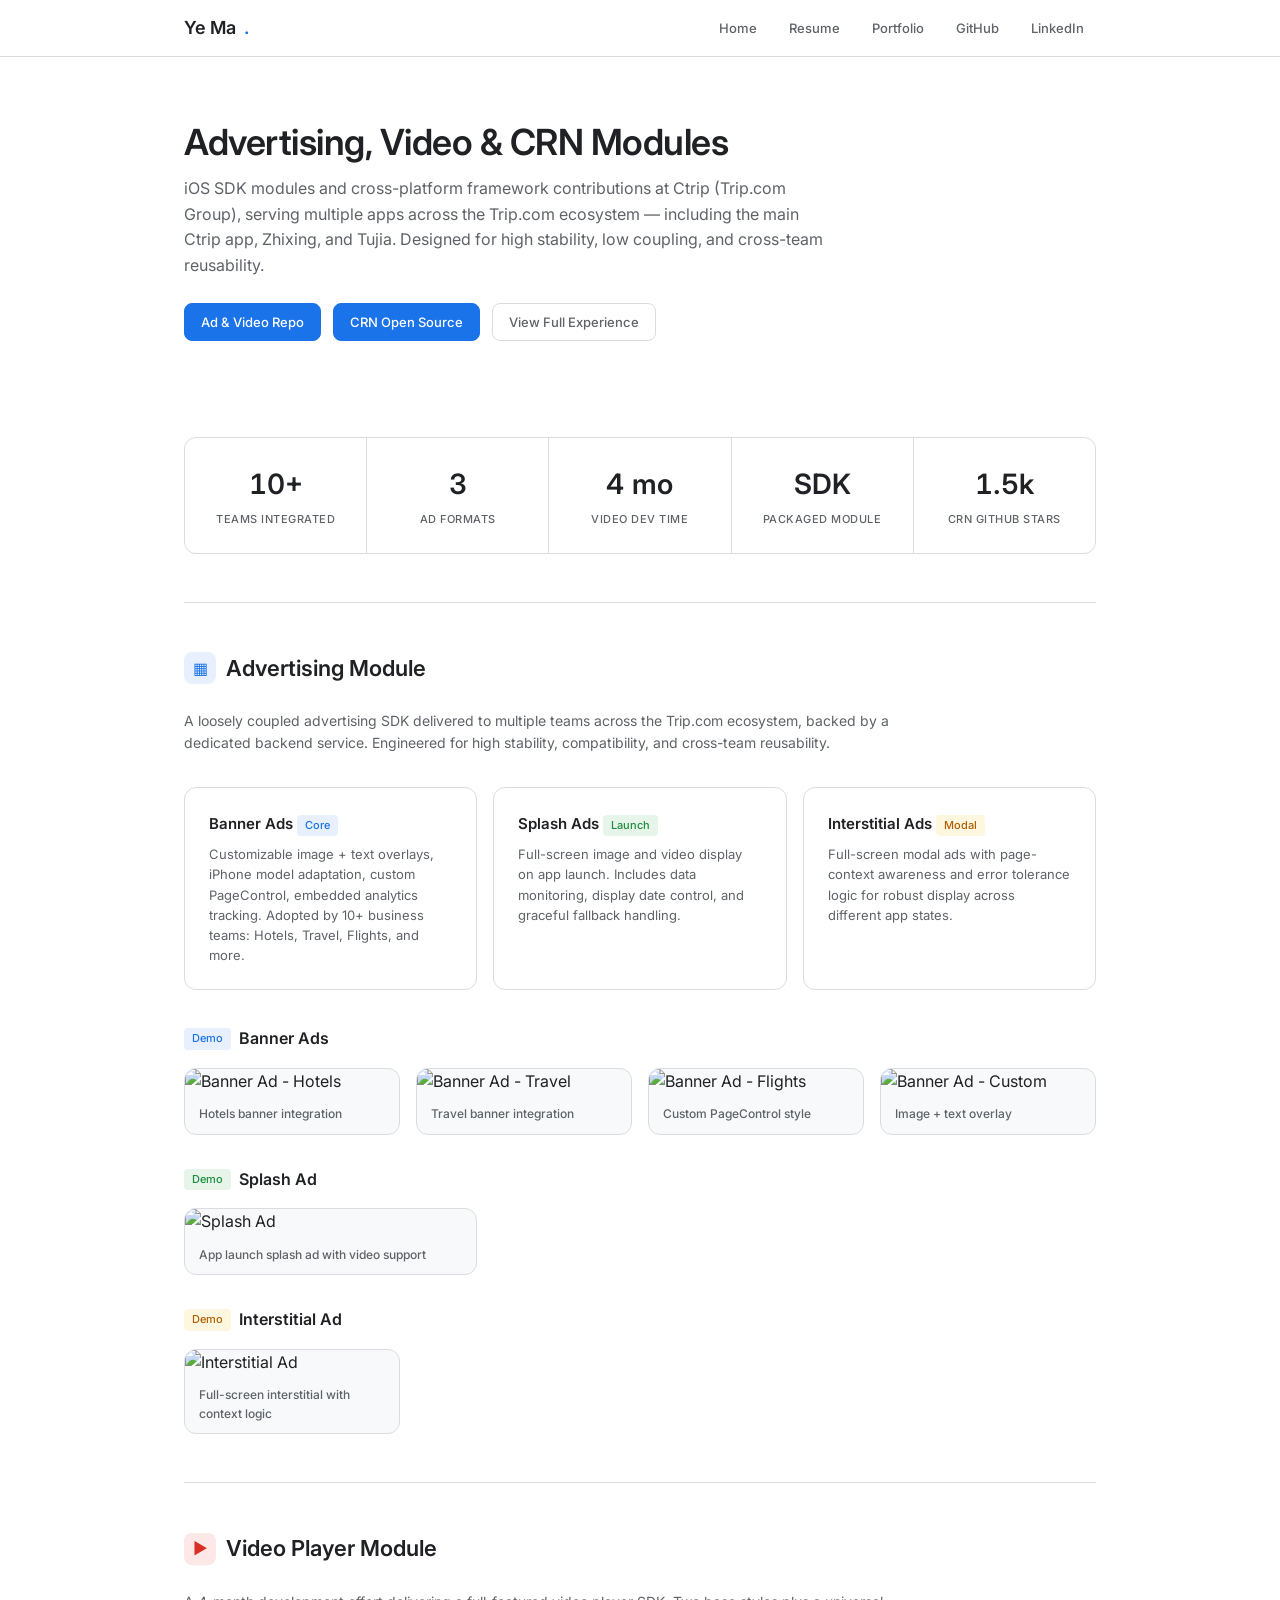
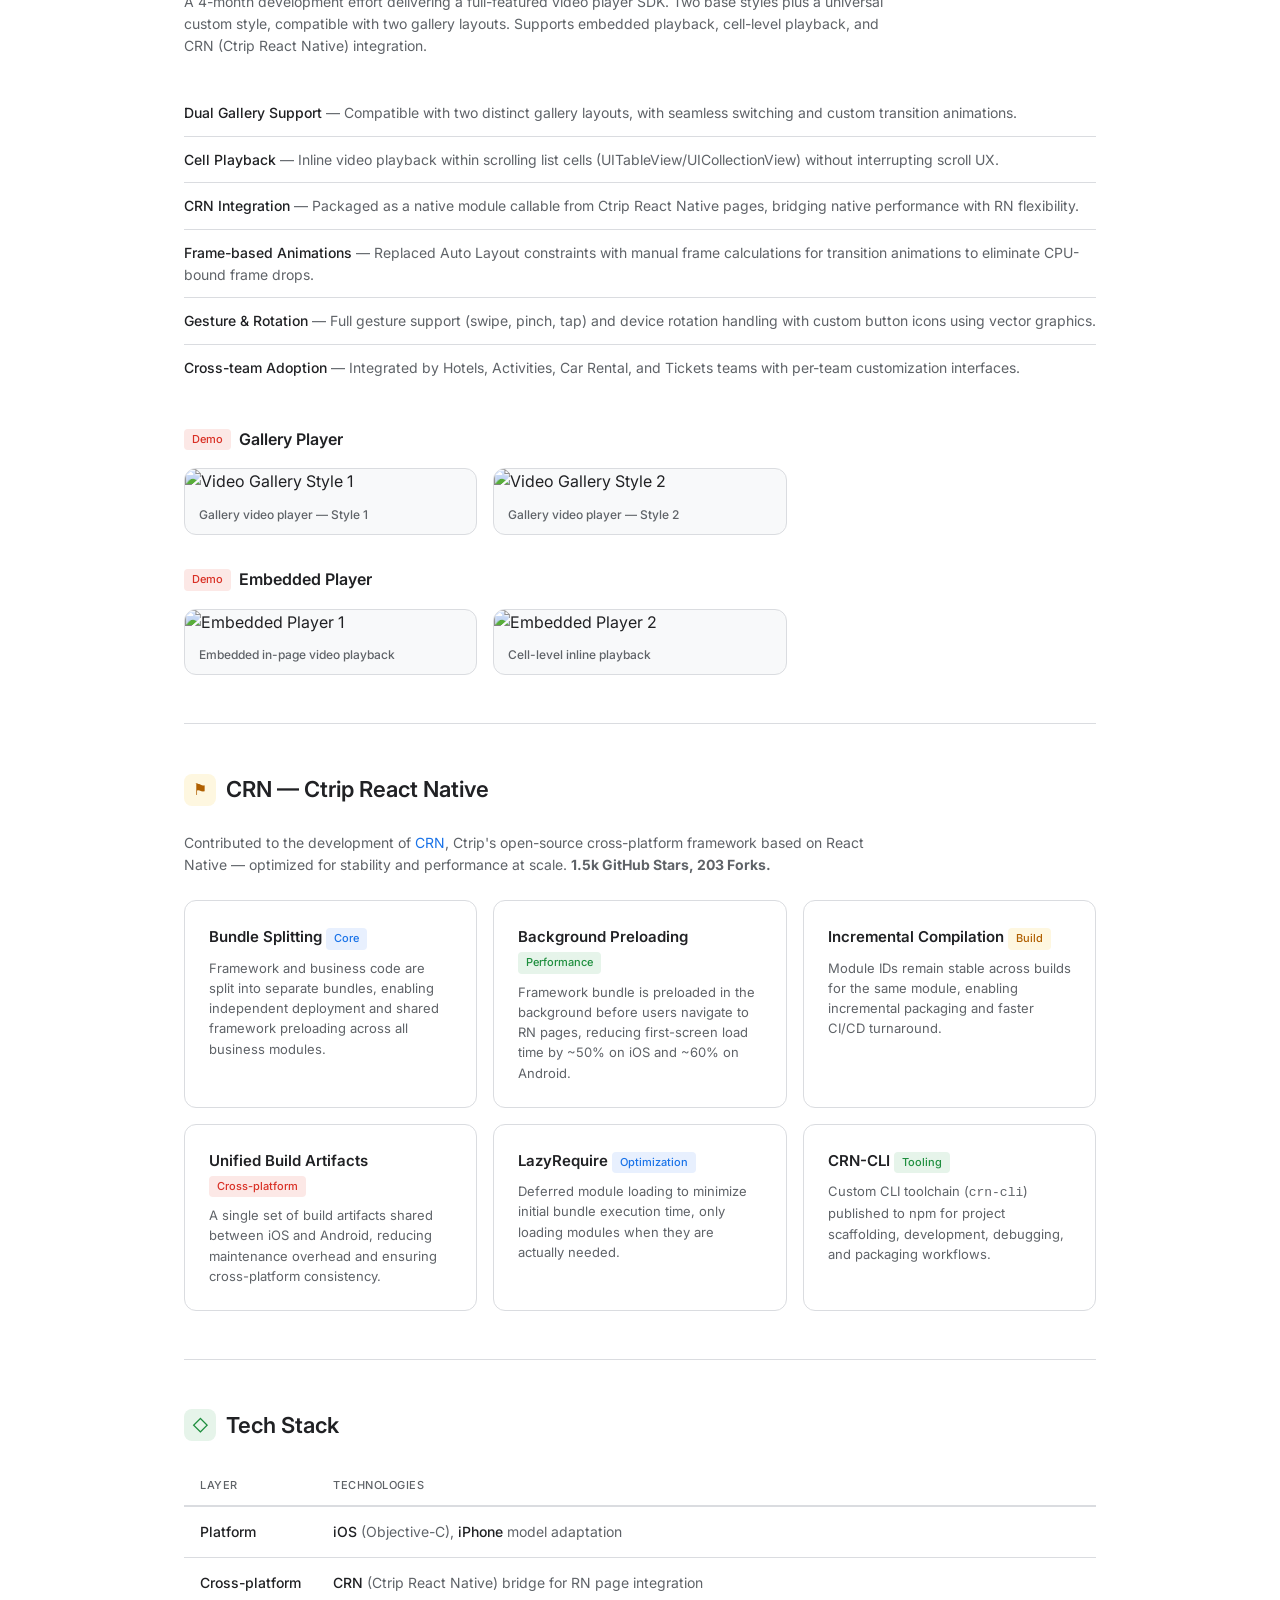
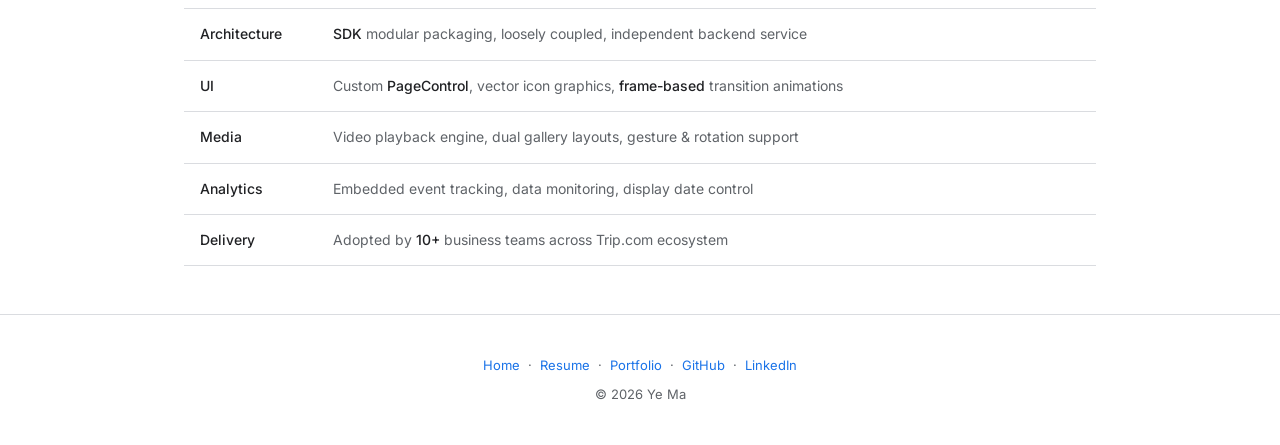
==== commit e3764fdf: "Comprehensive site-wide fixes: footers, SEO, data consistency, styling - Unify all 10 page footers t" ====
--- a/ctrip.html
+++ b/ctrip.html
@@ -4,6 +4,11 @@
 <meta charset="UTF-8">
 <meta name="viewport" content="width=device-width, initial-scale=1.0">
 <title>Ctrip (Trip.com) — Advertising & Video Modules</title>
+<meta name="description" content="iOS advertising SDK and video player modules for Ctrip (Trip.com Group) — Banner, Splash, Interstitial ads, and CRN cross-platform framework.">
+<meta property="og:title" content="Ctrip — Advertising & Video Modules">
+<meta property="og:description" content="iOS advertising SDK and video player modules for China's largest OTA platform.">
+<meta property="og:type" content="website">
+<meta property="og:url" content="https://brookema.github.io/resume/ctrip.html">
 <link href="https://fonts.googleapis.com/css2?family=Google+Sans:wght@400;500;700&family=Google+Sans+Mono:wght@400;500&family=Inter:wght@300;400;500;600&display=swap" rel="stylesheet">
 <style>
 :root {
@@ -443,10 +448,11 @@
 </div>
 
 <footer>
+  <a href="index.html">Home</a> &nbsp;·&nbsp;
   <a href="resume.html">Resume</a> &nbsp;·&nbsp;
-  <a href="index.html">Portfolio</a> &nbsp;·&nbsp;
+  <a href="portfolio.html">Portfolio</a> &nbsp;·&nbsp;
   <a href="https://github.com/BrookeMa" target="_blank">GitHub</a> &nbsp;·&nbsp;
-  <a href="https://github.com/BrookeMa/CV_CT" target="_blank">CV_CT Repo</a>
+  <a href="https://www.linkedin.com/in/brook-ma-45354722b/" target="_blank">LinkedIn</a>
   <p style="margin-top:8px;">&copy; 2026 Ye Ma</p>
 </footer>
 
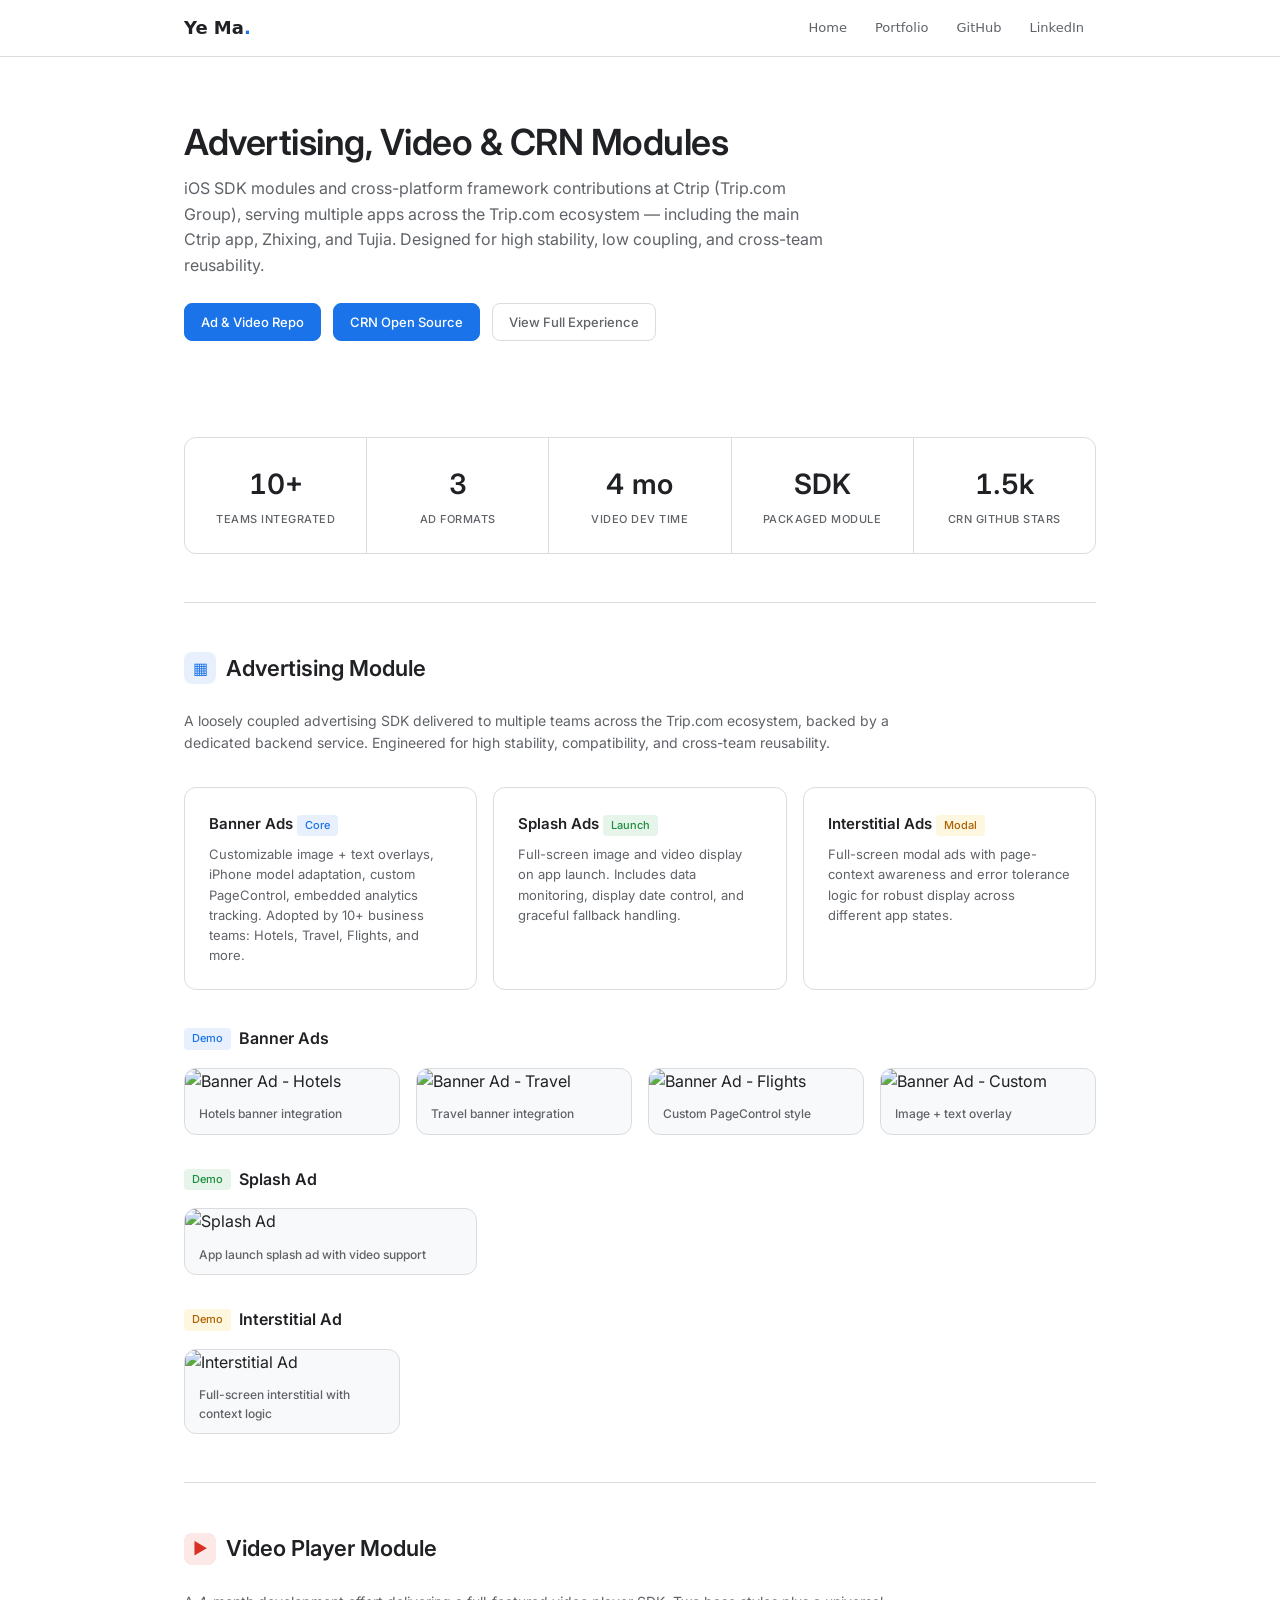
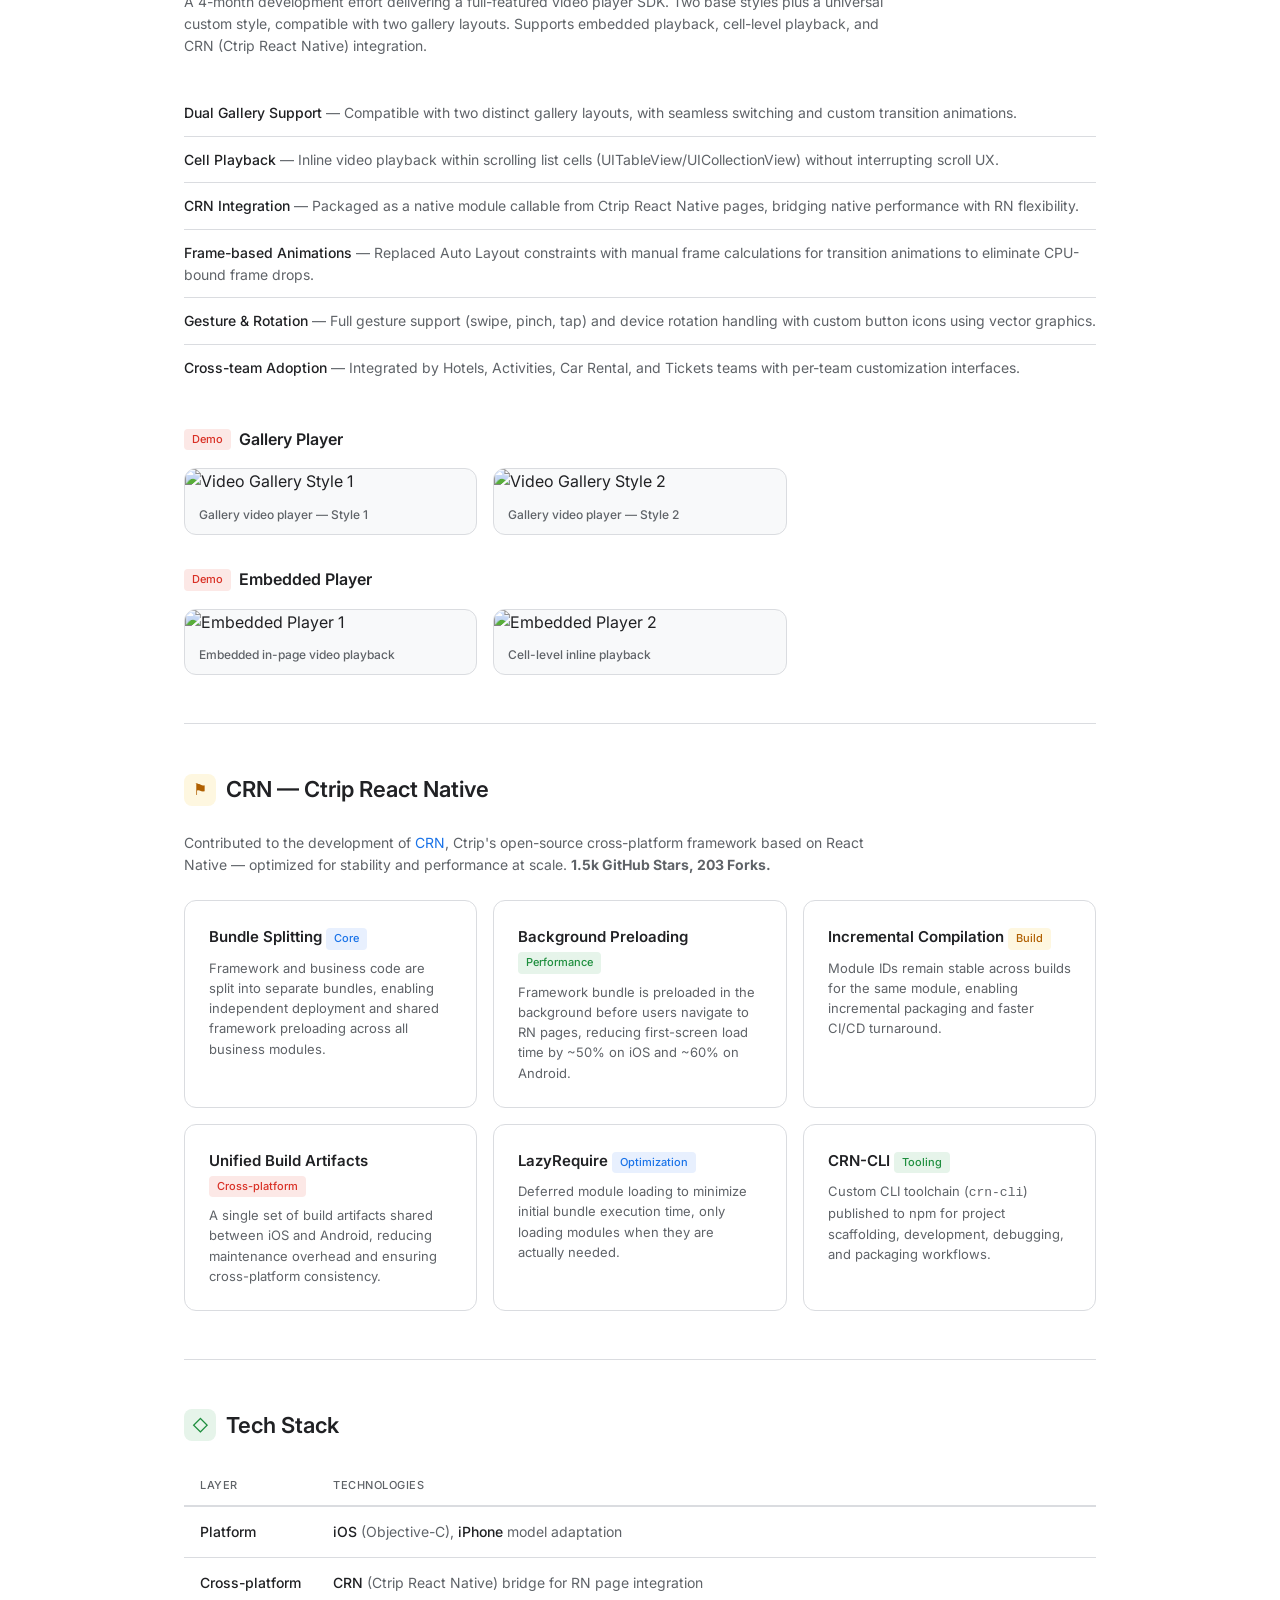
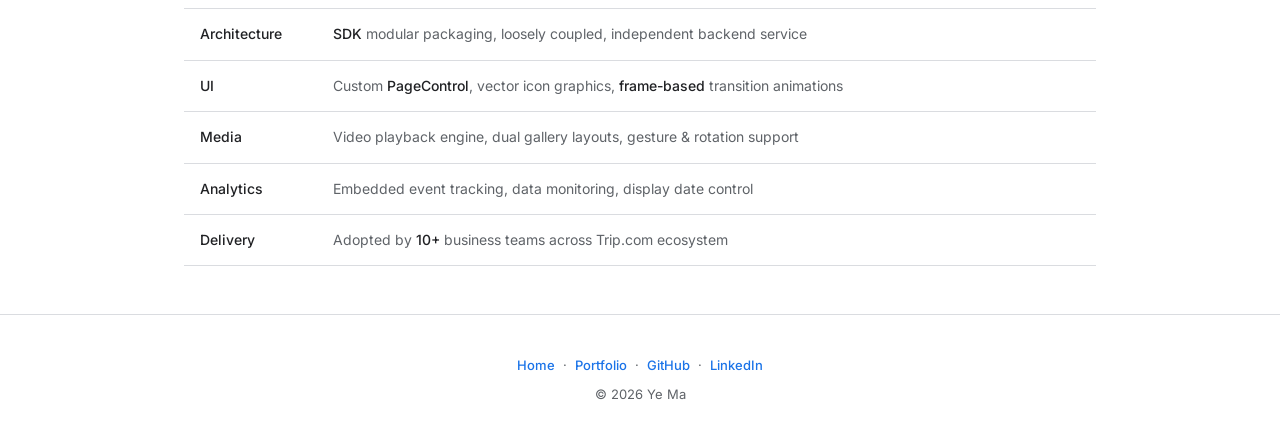
==== commit 19c63ddb: "Extract shared nav & footer into shared-nav.js for single-source maintenance - Created shared-nav.js" ====
--- a/ctrip.html
+++ b/ctrip.html
@@ -221,18 +221,7 @@
 </head>
 <body>
 
-<nav>
-  <div class="nav-inner">
-    <a href="index.html" class="nav-title">Ye Ma<span class="dot">.</span></a>
-    <div class="nav-links">
-      <a href="index.html">Home</a>
-      <a href="resume.html">Resume</a>
-      <a href="portfolio.html">Portfolio</a>
-      <a href="https://github.com/BrookeMa" target="_blank">GitHub</a>
-      <a href="https://www.linkedin.com/in/brook-ma-45354722b/" target="_blank">LinkedIn</a>
-    </div>
-  </div>
-</nav>
+<nav id="site-nav"></nav>
 
 <div class="container">
 
@@ -447,14 +436,8 @@
 
 </div>
 
-<footer>
-  <a href="index.html">Home</a> &nbsp;·&nbsp;
-  <a href="resume.html">Resume</a> &nbsp;·&nbsp;
-  <a href="portfolio.html">Portfolio</a> &nbsp;·&nbsp;
-  <a href="https://github.com/BrookeMa" target="_blank">GitHub</a> &nbsp;·&nbsp;
-  <a href="https://www.linkedin.com/in/brook-ma-45354722b/" target="_blank">LinkedIn</a>
-  <p style="margin-top:8px;">&copy; 2026 Ye Ma</p>
-</footer>
-
+<footer id="site-footer"></footer>
+
+<script src="shared-nav.js"></script>
 </body>
 </html>
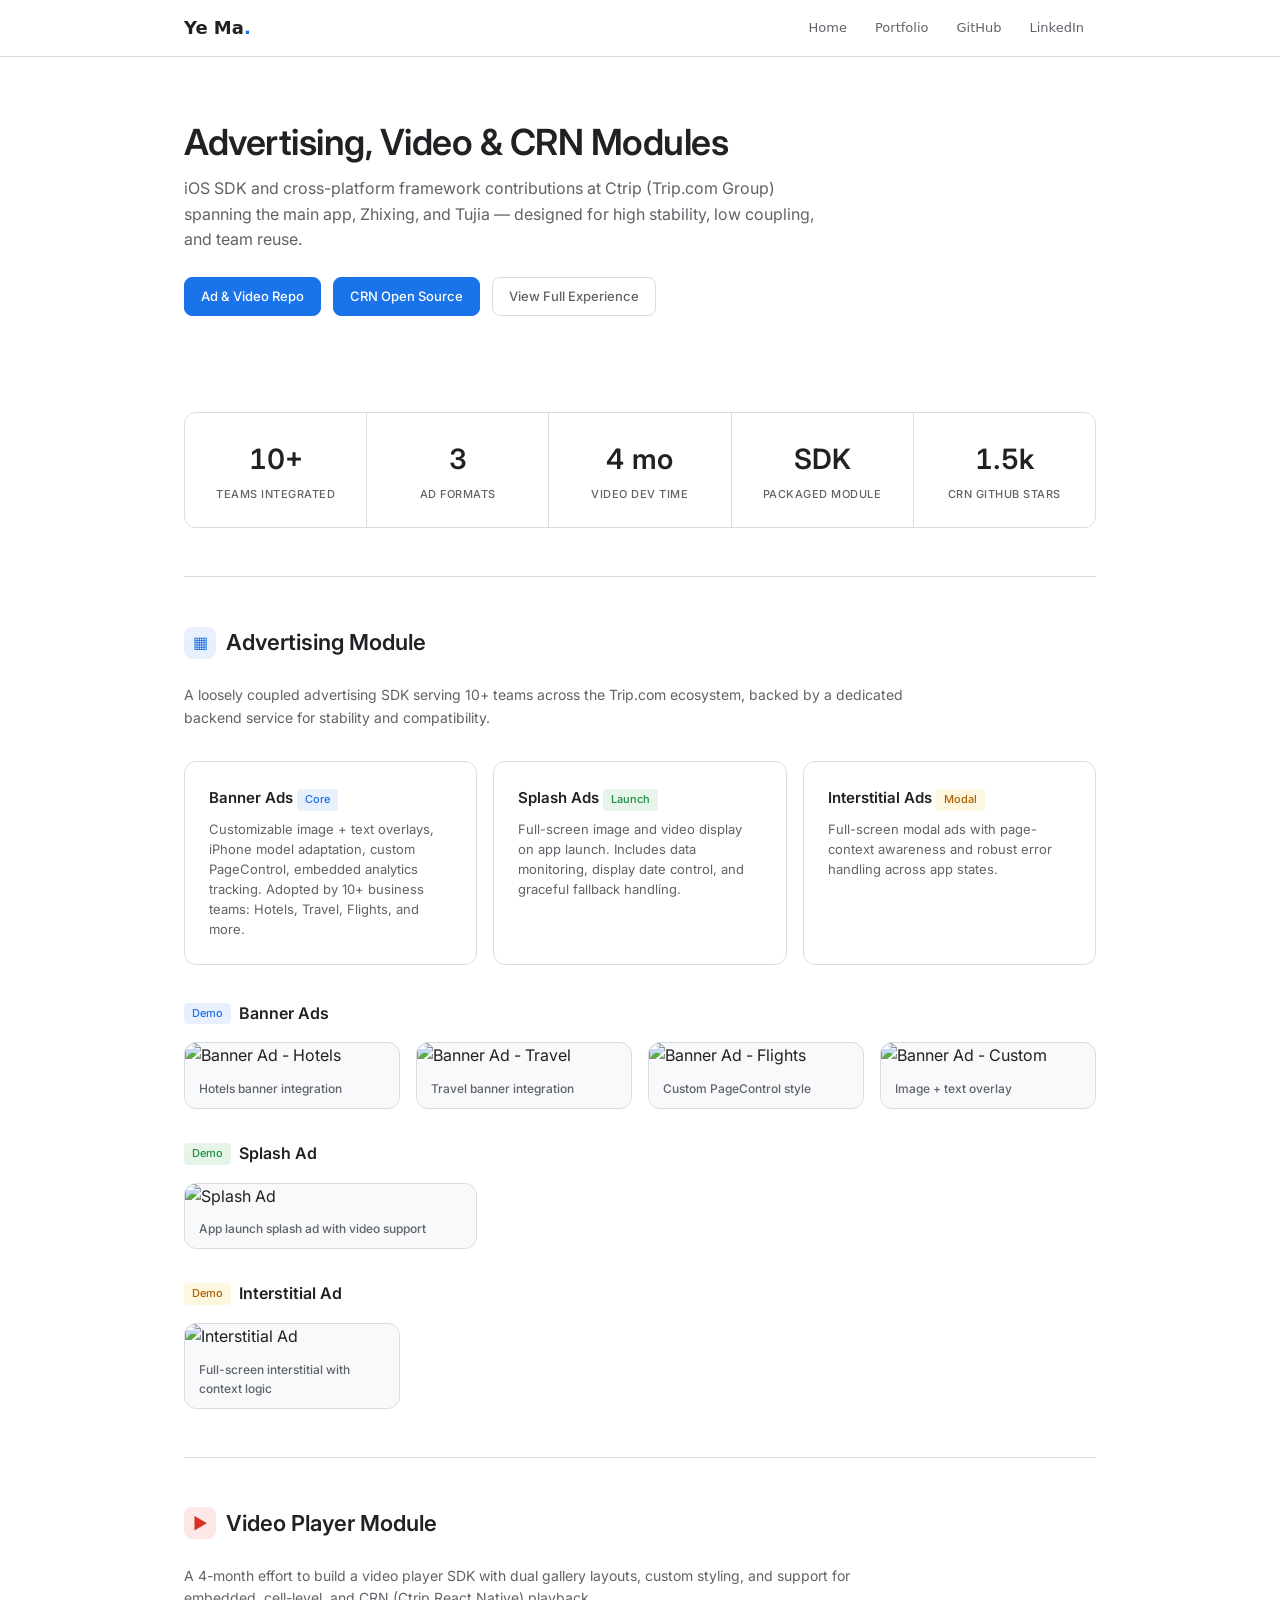
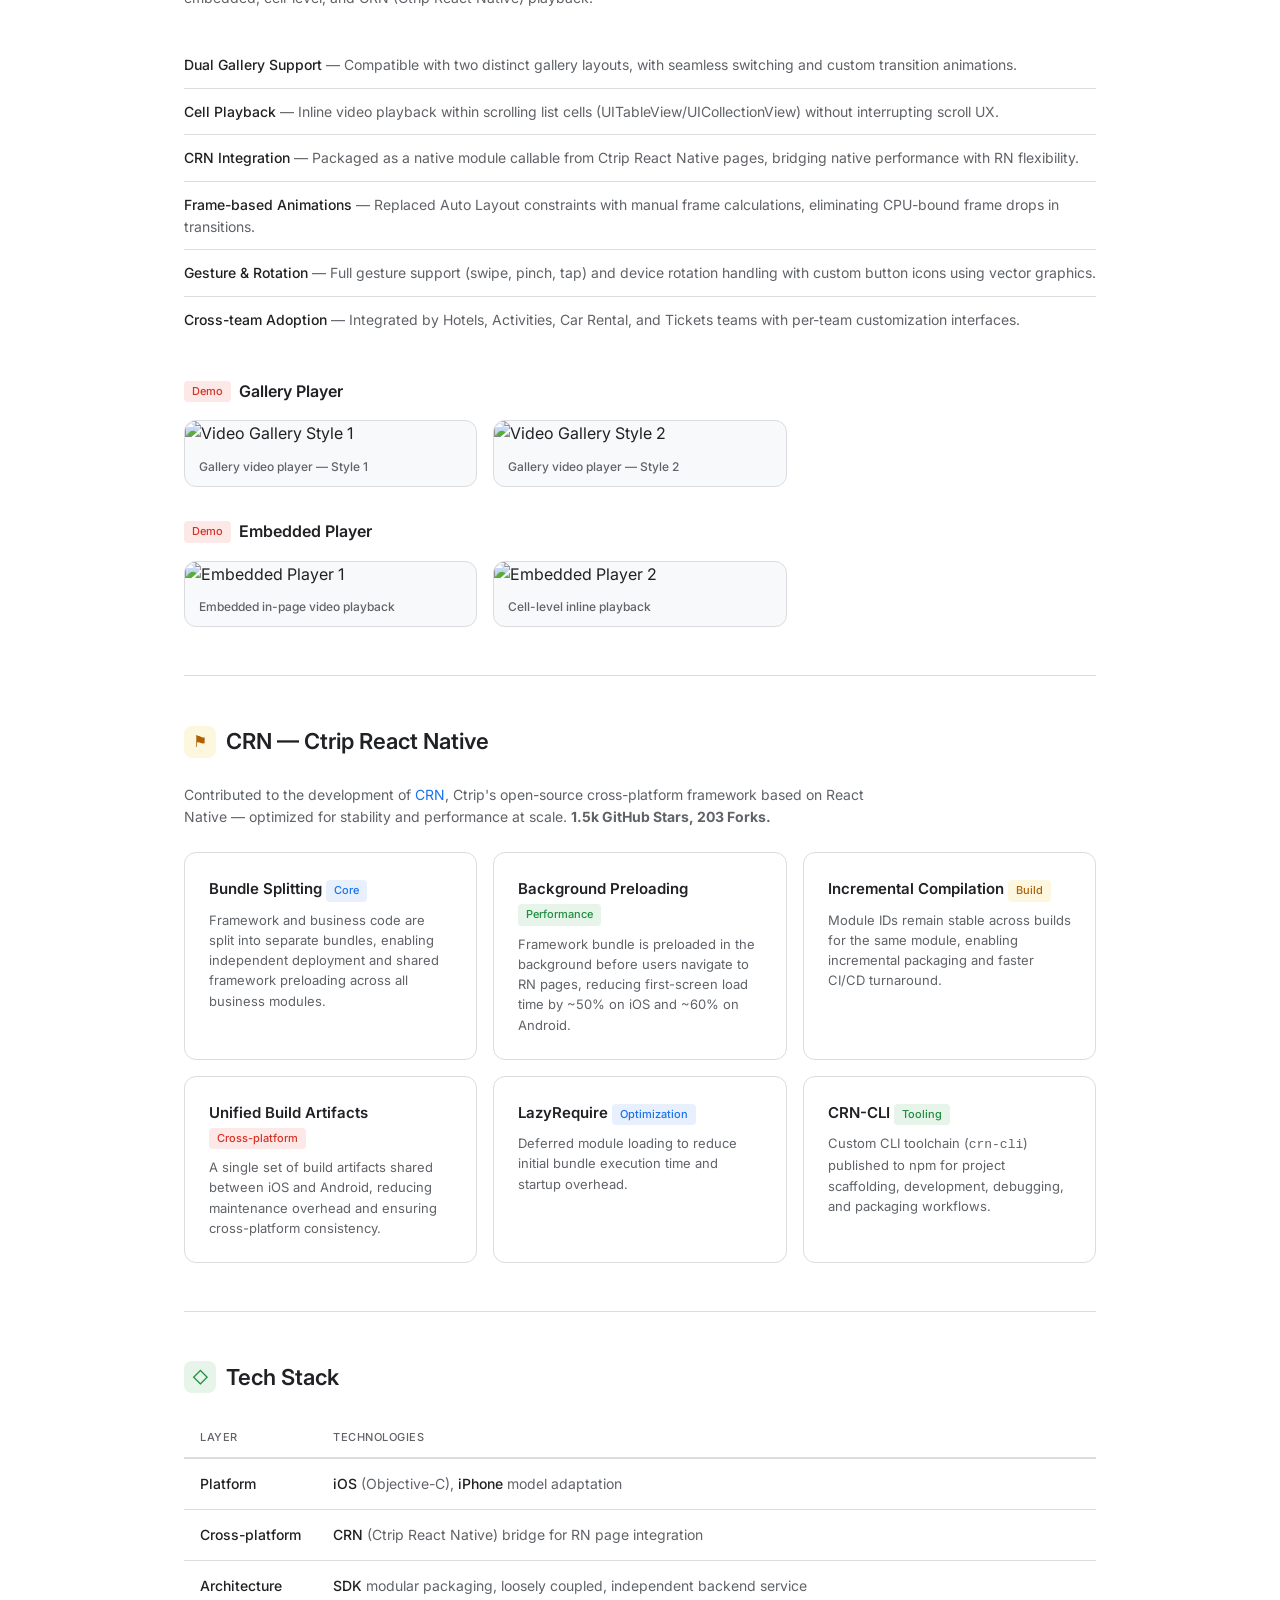
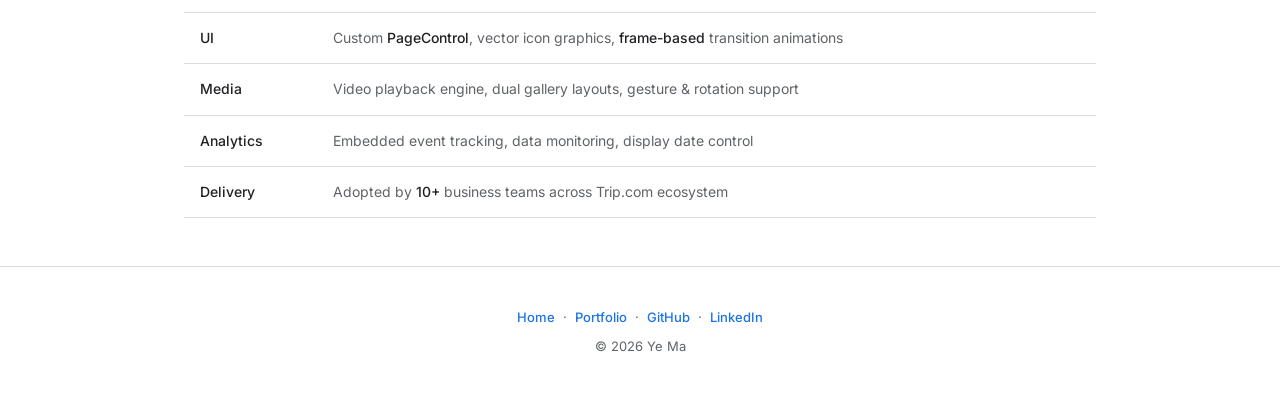
==== commit 6a57fb6e: "Tighten verbose prose across all pages; preserve facts/keywords Trim filler and hedging from hero in" ====
--- a/ctrip.html
+++ b/ctrip.html
@@ -10,153 +10,10 @@
 <meta property="og:type" content="website">
 <meta property="og:url" content="https://brookema.github.io/resume/ctrip.html">
 <link href="https://fonts.googleapis.com/css2?family=Google+Sans:wght@400;500;700&family=Google+Sans+Mono:wght@400;500&family=Inter:wght@300;400;500;600&display=swap" rel="stylesheet">
+<link rel="stylesheet" href="resume.css">
 <style>
-:root {
-  --blue: #1a73e8;
-  --blue-light: #e8f0fe;
-  --green: #1e8e3e;
-  --green-light: #e6f4ea;
-  --red: #d93025;
-  --red-light: #fce8e6;
-  --yellow: #f9ab00;
-  --yellow-light: #fef7e0;
-  --text: #202124;
-  --text-secondary: #5f6368;
-  --border: #dadce0;
-  --bg: #ffffff;
-  --bg-gray: #f8f9fa;
-  --font: 'Inter', -apple-system, sans-serif;
-  --mono: 'Google Sans Mono', 'SF Mono', monospace;
-}
-
-* { margin: 0; padding: 0; box-sizing: border-box; }
-html { scroll-behavior: smooth; }
-
-body {
-  font-family: var(--font);
-  color: var(--text);
-  background: var(--bg);
-  line-height: 1.6;
-  -webkit-font-smoothing: antialiased;
-}
-
-a { color: var(--blue); text-decoration: none; }
-a:hover { text-decoration: underline; }
-
-nav {
-  position: sticky; top: 0; z-index: 50;
-  background: var(--bg);
-  border-bottom: 1px solid var(--border);
-}
-.nav-inner {
-  max-width: 960px; margin: 0 auto;
-  display: flex; align-items: center; justify-content: space-between;
-  padding: 0 24px; height: 56px;
-}
-.nav-title {
-  font-size: 18px; font-weight: 600; color: var(--text);
-  display: flex; align-items: center; gap: 8px;
-  text-decoration: none;
-}
-.nav-title:hover { text-decoration: none; }
-.nav-title .dot { color: var(--blue); }
-.nav-links { display: flex; gap: 8px; }
-.nav-links a {
-  font-size: 13px; font-weight: 500; color: var(--text-secondary);
-  padding: 6px 12px; border-radius: 6px; text-decoration: none;
-  transition: background .15s;
-}
-.nav-links a:hover { background: var(--bg-gray); text-decoration: none; }
-
-.container { max-width: 960px; margin: 0 auto; padding: 0 24px; }
-
-.hero { padding: 64px 0 48px; }
-.hero h1 {
-  font-size: 36px; font-weight: 600; letter-spacing: -0.5px;
-  margin-bottom: 12px; line-height: 1.2;
-}
-.hero p { font-size: 16px; color: var(--text-secondary); max-width: 640px; margin-bottom: 24px; }
-.hero-links { display: flex; gap: 12px; flex-wrap: wrap; }
-.chip {
-  display: inline-flex; align-items: center; gap: 6px;
-  font-size: 13px; font-weight: 500; padding: 8px 16px;
-  border-radius: 8px; border: 1px solid var(--border);
-  color: var(--text-secondary); text-decoration: none;
-  transition: background .15s, border-color .15s;
-}
-.chip:hover { background: var(--bg-gray); border-color: #bdc1c6; text-decoration: none; }
-.chip-blue { background: var(--blue); color: #fff; border-color: var(--blue); }
-.chip-blue:hover { background: #1765cc; border-color: #1765cc; }
-
-.stats {
-  display: grid;
-  grid-template-columns: repeat(5, 1fr);
-  gap: 1px; background: var(--border);
-  border: 1px solid var(--border);
-  border-radius: 12px; overflow: hidden;
-  margin: 48px 0;
-}
-.stat-item {
-  background: var(--bg);
-  padding: 24px 16px; text-align: center;
-}
-.stat-num {
-  font-size: 28px; font-weight: 600; color: var(--text);
-  font-variant-numeric: tabular-nums;
-}
-.stat-label {
-  font-size: 11px; font-weight: 500; color: var(--text-secondary);
-  text-transform: uppercase; letter-spacing: 0.5px; margin-top: 4px;
-}
-
-section { padding: 48px 0; }
-.section-header {
-  display: flex; align-items: center; gap: 10px;
-  margin-bottom: 24px;
-}
-.section-icon {
-  width: 32px; height: 32px; border-radius: 8px;
-  display: flex; align-items: center; justify-content: center;
-  font-size: 16px;
-}
-.section-header h2 { font-size: 22px; font-weight: 600; }
-.divider { border: none; border-top: 1px solid var(--border); margin: 0; }
-
-.card-grid {
-  display: grid;
-  grid-template-columns: repeat(auto-fill, minmax(280px, 1fr));
-  gap: 16px;
-}
-.card {
-  border: 1px solid var(--border);
-  border-radius: 12px; padding: 24px;
-  transition: box-shadow .2s;
-}
-.card:hover { box-shadow: 0 1px 6px rgba(32,33,36,0.1); }
-.card h3 { font-size: 15px; font-weight: 600; margin-bottom: 8px; }
-.card p { font-size: 13px; color: var(--text-secondary); line-height: 1.55; }
-
-.tag {
-  display: inline-block; font-size: 11px; font-weight: 500;
-  padding: 2px 8px; border-radius: 4px;
-}
-.tag-blue { background: var(--blue-light); color: var(--blue); }
-.tag-green { background: var(--green-light); color: var(--green); }
-.tag-red { background: var(--red-light); color: var(--red); }
-.tag-yellow { background: var(--yellow-light); color: #b06000; }
-
-.detail-list { list-style: none; }
-.detail-list li {
-  font-size: 14px; color: var(--text-secondary);
-  padding: 12px 0; border-bottom: 1px solid var(--border);
-  line-height: 1.55;
-}
-.detail-list li:last-child { border-bottom: none; }
-.detail-list strong { color: var(--text); font-weight: 500; }
-.detail-list code {
-  font-family: var(--mono); font-size: 12px;
-  background: var(--bg-gray); padding: 1px 6px; border-radius: 3px;
-}
+.stats { grid-template-columns: repeat(5, 1fr); }
+.clean-table .label { width: 130px; }
 
 .demo-section { margin-top: 20px; }
 .demo-section h3 {
@@ -168,9 +25,7 @@
   grid-template-columns: repeat(auto-fill, minmax(200px, 1fr));
   gap: 16px;
 }
-.demo-grid.narrow {
-  grid-template-columns: repeat(auto-fill, minmax(280px, 1fr));
-}
+.demo-grid.narrow { grid-template-columns: repeat(auto-fill, minmax(280px, 1fr)); }
 .demo-item {
   border: 1px solid var(--border);
   border-radius: 12px; overflow: hidden;
@@ -178,43 +33,17 @@
   transition: box-shadow .2s;
 }
 .demo-item:hover { box-shadow: 0 2px 12px rgba(32,33,36,0.1); }
-.demo-item img {
-  width: 100%; height: auto; display: block;
-}
+.demo-item img { width: 100%; height: auto; display: block; }
 .demo-caption {
   padding: 10px 14px;
   font-size: 12px; font-weight: 500; color: var(--text-secondary);
 }
 
-.clean-table { width: 100%; border-collapse: collapse; }
-.clean-table th {
-  font-size: 11px; font-weight: 500; text-transform: uppercase;
-  letter-spacing: 0.5px; color: var(--text-secondary);
-  text-align: left; padding: 10px 16px;
-  border-bottom: 2px solid var(--border);
-}
-.clean-table td {
-  font-size: 14px; padding: 14px 16px;
-  border-bottom: 1px solid var(--border);
-  vertical-align: top;
-}
-.clean-table .label { font-weight: 500; white-space: nowrap; width: 130px; }
-.clean-table .value { color: var(--text-secondary); }
-.clean-table .value strong { color: var(--text); font-weight: 500; }
-
-footer {
-  text-align: center; padding: 40px 24px;
-  border-top: 1px solid var(--border);
-  font-size: 13px; color: var(--text-secondary);
-}
-
 @media (max-width: 768px) {
   .stats { grid-template-columns: repeat(2, 1fr); }
-  .hero h1 { font-size: 28px; }
   .demo-grid { grid-template-columns: repeat(2, 1fr); }
 }
 @media (max-width: 480px) {
-  .card-grid { grid-template-columns: 1fr; }
   .demo-grid { grid-template-columns: 1fr; }
 }
 </style>
@@ -227,7 +56,7 @@
 
   <div class="hero">
     <h1>Advertising, Video & CRN Modules</h1>
-    <p>iOS SDK modules and cross-platform framework contributions at Ctrip (Trip.com Group), serving multiple apps across the Trip.com ecosystem — including the main Ctrip app, Zhixing, and Tujia. Designed for high stability, low coupling, and cross-team reusability.</p>
+    <p>iOS SDK and cross-platform framework contributions at Ctrip (Trip.com Group) spanning the main app, Zhixing, and Tujia — designed for high stability, low coupling, and team reuse.</p>
     <div class="hero-links">
       <a href="https://github.com/BrookeMa/CV_CT" target="_blank" class="chip chip-blue">Ad & Video Repo</a>
       <a href="https://github.com/ctripcorp/CRN" target="_blank" class="chip chip-blue">CRN Open Source</a>
@@ -266,7 +95,7 @@
       <div class="section-icon" style="background:var(--blue-light);color:var(--blue);">&#9638;</div>
       <h2>Advertising Module</h2>
     </div>
-    <p style="font-size:14px;color:var(--text-secondary);margin-bottom:32px;max-width:720px;">A loosely coupled advertising SDK delivered to multiple teams across the Trip.com ecosystem, backed by a dedicated backend service. Engineered for high stability, compatibility, and cross-team reusability.</p>
+    <p style="font-size:14px;color:var(--text-secondary);margin-bottom:32px;max-width:720px;">A loosely coupled advertising SDK serving 10+ teams across the Trip.com ecosystem, backed by a dedicated backend service for stability and compatibility.</p>
 
     <div class="card-grid" style="margin-bottom:36px;">
       <div class="card">
@@ -279,7 +108,7 @@
       </div>
       <div class="card">
         <h3>Interstitial Ads <span class="tag tag-yellow">Modal</span></h3>
-        <p>Full-screen modal ads with page-context awareness and error tolerance logic for robust display across different app states.</p>
+        <p>Full-screen modal ads with page-context awareness and robust error handling across app states.</p>
       </div>
     </div>
 
@@ -334,13 +163,13 @@
       <div class="section-icon" style="background:var(--red-light);color:var(--red);">&#9654;</div>
       <h2>Video Player Module</h2>
     </div>
-    <p style="font-size:14px;color:var(--text-secondary);margin-bottom:32px;max-width:720px;">A 4-month development effort delivering a full-featured video player SDK. Two base styles plus a universal custom style, compatible with two gallery layouts. Supports embedded playback, cell-level playback, and CRN (Ctrip React Native) integration.</p>
+    <p style="font-size:14px;color:var(--text-secondary);margin-bottom:32px;max-width:720px;">A 4-month effort to build a video player SDK with dual gallery layouts, custom styling, and support for embedded, cell-level, and CRN (Ctrip React Native) playback.</p>
 
     <ul class="detail-list" style="margin-bottom:36px;">
       <li><strong>Dual Gallery Support</strong> — Compatible with two distinct gallery layouts, with seamless switching and custom transition animations.</li>
       <li><strong>Cell Playback</strong> — Inline video playback within scrolling list cells (UITableView/UICollectionView) without interrupting scroll UX.</li>
       <li><strong>CRN Integration</strong> — Packaged as a native module callable from Ctrip React Native pages, bridging native performance with RN flexibility.</li>
-      <li><strong>Frame-based Animations</strong> — Replaced Auto Layout constraints with manual frame calculations for transition animations to eliminate CPU-bound frame drops.</li>
+      <li><strong>Frame-based Animations</strong> — Replaced Auto Layout constraints with manual frame calculations, eliminating CPU-bound frame drops in transitions.</li>
       <li><strong>Gesture & Rotation</strong> — Full gesture support (swipe, pinch, tap) and device rotation handling with custom button icons using vector graphics.</li>
       <li><strong>Cross-team Adoption</strong> — Integrated by Hotels, Activities, Car Rental, and Tickets teams with per-team customization interfaces.</li>
     </ul>
@@ -403,7 +232,7 @@
       </div>
       <div class="card">
         <h3>LazyRequire <span class="tag tag-blue">Optimization</span></h3>
-        <p>Deferred module loading to minimize initial bundle execution time, only loading modules when they are actually needed.</p>
+        <p>Deferred module loading to reduce initial bundle execution time and startup overhead.</p>
       </div>
       <div class="card">
         <h3>CRN-CLI <span class="tag tag-green">Tooling</span></h3>
--- a/resume.css
+++ b/resume.css
@@ -0,0 +1,181 @@
+/* ============================================================
+ * resume.css — shared styles for all project/landing pages
+ *
+ * Loaded by: DarkRomanceBooks-TechStack.html, index.html,
+ *            portfolio.html, ctrip.html, easynews.html,
+ *            hoho.html, zhanmeng.html
+ *
+ * NOT loaded by: resume.html (the A4 print CV uses IBM Plex
+ *   and a separate design system).
+ *
+ * Page-specific overrides (e.g. --purple variant, stats column
+ * count, unique components like .flow-box, .project-card,
+ * .tl-item, .demo-grid, .evidence-grid) stay in each page's
+ * inline <style> block.
+ *
+ * Nav + footer are injected by shared-nav.js with scoped
+ * classes (#site-nav .sn-*), so no generic nav/footer styles
+ * belong here.
+ * ============================================================ */
+
+/* --- DESIGN TOKENS ------------------------------------------- */
+:root {
+  --blue: #1a73e8;
+  --blue-light: #e8f0fe;
+  --green: #1e8e3e;
+  --green-light: #e6f4ea;
+  --red: #d93025;
+  --red-light: #fce8e6;
+  --yellow: #f9ab00;
+  --yellow-light: #fef7e0;
+  --text: #202124;
+  --text-secondary: #5f6368;
+  --border: #dadce0;
+  --bg: #ffffff;
+  --bg-gray: #f8f9fa;
+  --font: 'Inter', -apple-system, sans-serif;
+  --mono: 'Google Sans Mono', 'SF Mono', monospace;
+}
+
+/* --- RESET & BASE -------------------------------------------- */
+* { margin: 0; padding: 0; box-sizing: border-box; }
+html { scroll-behavior: smooth; }
+
+body {
+  font-family: var(--font);
+  color: var(--text);
+  background: var(--bg);
+  line-height: 1.6;
+  -webkit-font-smoothing: antialiased;
+}
+
+a { color: var(--blue); text-decoration: none; }
+a:hover { text-decoration: underline; }
+
+/* --- LAYOUT -------------------------------------------------- */
+.container { max-width: 960px; margin: 0 auto; padding: 0 24px; }
+.divider { border: none; border-top: 1px solid var(--border); margin: 0; }
+
+/* --- HERO ---------------------------------------------------- */
+.hero { padding: 64px 0 48px; }
+.hero h1 {
+  font-size: 36px; font-weight: 600; letter-spacing: -0.5px;
+  margin-bottom: 12px; line-height: 1.2;
+}
+.hero p {
+  font-size: 16px; color: var(--text-secondary);
+  max-width: 640px; margin-bottom: 24px;
+}
+.hero-links { display: flex; gap: 12px; flex-wrap: wrap; }
+
+.chip {
+  display: inline-flex; align-items: center; gap: 6px;
+  font-size: 13px; font-weight: 500; padding: 8px 16px;
+  border-radius: 8px; border: 1px solid var(--border);
+  color: var(--text-secondary); text-decoration: none;
+  transition: background .15s, border-color .15s;
+}
+.chip:hover { background: var(--bg-gray); border-color: #bdc1c6; text-decoration: none; }
+.chip-blue { background: var(--blue); color: #fff; border-color: var(--blue); }
+.chip-blue:hover { background: #1765cc; border-color: #1765cc; }
+
+/* --- STATS STRIP --------------------------------------------- */
+.stats {
+  display: grid;
+  grid-template-columns: repeat(6, 1fr);   /* override per-page when needed */
+  gap: 1px; background: var(--border);
+  border: 1px solid var(--border);
+  border-radius: 12px; overflow: hidden;
+  margin: 48px 0;
+}
+.stat-item {
+  background: var(--bg);
+  padding: 24px 16px; text-align: center;
+}
+.stat-num {
+  font-size: 28px; font-weight: 600; color: var(--text);
+  font-variant-numeric: tabular-nums;
+}
+.stat-label {
+  font-size: 11px; font-weight: 500; color: var(--text-secondary);
+  text-transform: uppercase; letter-spacing: 0.5px; margin-top: 4px;
+}
+
+/* --- SECTION HEADER ------------------------------------------ */
+section { padding: 48px 0; }
+.section-header {
+  display: flex; align-items: center; gap: 10px;
+  margin-bottom: 24px;
+}
+.section-icon {
+  width: 32px; height: 32px; border-radius: 8px;
+  display: flex; align-items: center; justify-content: center;
+  font-size: 16px;
+}
+.section-header h2 { font-size: 22px; font-weight: 600; }
+
+/* --- CARD GRID ----------------------------------------------- */
+.card-grid {
+  display: grid;
+  grid-template-columns: repeat(auto-fill, minmax(280px, 1fr));
+  gap: 16px;
+}
+.card {
+  border: 1px solid var(--border);
+  border-radius: 12px; padding: 24px;
+  transition: box-shadow .2s;
+}
+.card:hover { box-shadow: 0 1px 6px rgba(32,33,36,0.1); }
+.card h3 { font-size: 15px; font-weight: 600; margin-bottom: 8px; }
+.card p { font-size: 13px; color: var(--text-secondary); line-height: 1.55; }
+
+/* --- CLEAN TABLE --------------------------------------------- */
+.clean-table { width: 100%; border-collapse: collapse; }
+.clean-table th {
+  font-size: 11px; font-weight: 500; text-transform: uppercase;
+  letter-spacing: 0.5px; color: var(--text-secondary);
+  text-align: left; padding: 10px 16px;
+  border-bottom: 2px solid var(--border);
+}
+.clean-table td {
+  font-size: 14px; padding: 14px 16px;
+  border-bottom: 1px solid var(--border);
+  vertical-align: top;
+}
+.clean-table .label { font-weight: 500; white-space: nowrap; width: 110px; }
+.clean-table .value { color: var(--text-secondary); }
+.clean-table .value strong { color: var(--text); font-weight: 500; }
+
+/* --- TAGS ---------------------------------------------------- */
+.tag {
+  display: inline-block; font-size: 11px; font-weight: 500;
+  padding: 2px 8px; border-radius: 4px;
+}
+.tag-blue   { background: var(--blue-light);   color: var(--blue); }
+.tag-green  { background: var(--green-light);  color: var(--green); }
+.tag-red    { background: var(--red-light);    color: var(--red); }
+.tag-yellow { background: var(--yellow-light); color: #b06000; }
+
+/* --- DETAIL LIST --------------------------------------------- */
+.detail-list { list-style: none; }
+.detail-list li {
+  font-size: 14px; color: var(--text-secondary);
+  padding: 12px 0; border-bottom: 1px solid var(--border);
+  line-height: 1.55;
+}
+.detail-list li:last-child { border-bottom: none; }
+.detail-list strong { color: var(--text); font-weight: 500; }
+.detail-list code {
+  font-family: var(--mono); font-size: 12px;
+  background: var(--bg-gray); padding: 1px 6px; border-radius: 3px;
+}
+
+/* --- RESPONSIVE (base breakpoints; pages may extend) --------- */
+@media (max-width: 768px) {
+  .stats { grid-template-columns: repeat(3, 1fr); }
+  .hero h1 { font-size: 28px; }
+}
+@media (max-width: 480px) {
+  .stats { grid-template-columns: repeat(2, 1fr); }
+  .card-grid { grid-template-columns: 1fr; }
+}
